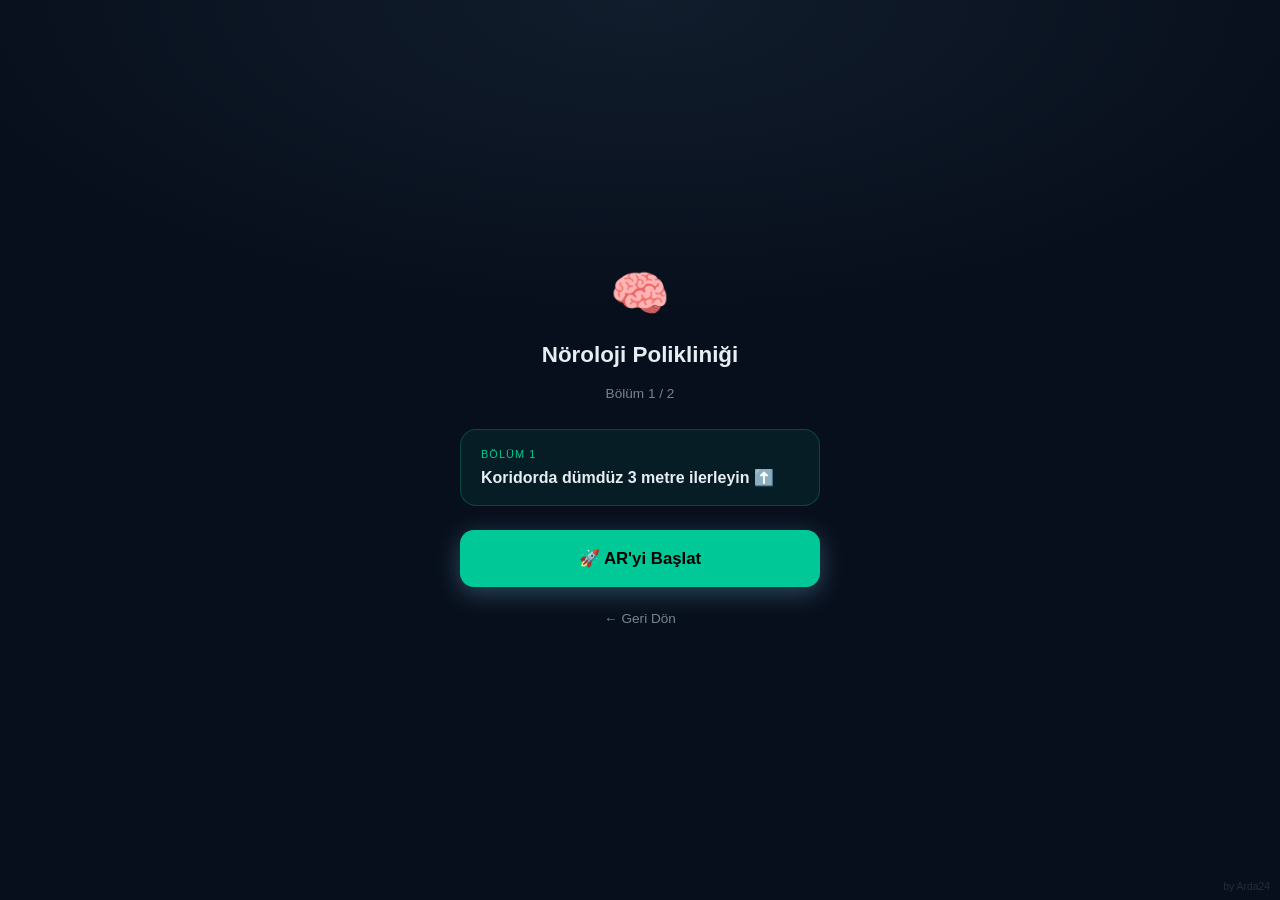
==== ar.html @ 43842f46 "Sıradaki Rotaya Git butonu + sessionStorage entegrasyonu." ====
<!DOCTYPE html>
<html lang="tr">
<head>
    <meta charset="UTF-8">
    <meta name="viewport" content="width=device-width, initial-scale=1.0, user-scalable=no">
    <title>AR Navigasyon</title>

    <!--
        A-Frame 1.4.1
        referenceSpaceType: local  (local-floor bazı cihazlarda session'ı öldürür)
        Oklar kamera yüksekliğine göre dinamik yerleştirilir.
    -->
    <script src="https://aframe.io/releases/1.4.1/aframe.min.js"></script>
    <script src="config.js"></script>

    <style>
        :root {
            --accent:     #00C896;
            --accent-dark: #00A87A;
            --accent-dim: rgba(0,200,150,0.08);
            --accent-glow: rgba(0,200,150,0.35);
            --blue:       #0055EE;
            --bg:         #080F1C;
            --glass:      rgba(8,15,28,0.92);
            --border:     rgba(0,200,150,0.25);
            --text:       #E6EDF3;
            --muted:      #768390;
            --danger:     #FF3B5C;
        }

        * { box-sizing: border-box; margin: 0; padding: 0; }

        body {
            font-family: -apple-system, 'Segoe UI', sans-serif;
            background: var(--bg);
            color: var(--text);
            overflow: hidden;
        }

        a-scene {
            position: fixed;
            top: 0; left: 0;
            width: 100vw; height: 100vh;
        }

        /* ════════════════════════════════════════════
           OVERLAY — pointer-events: none → A-Frame'i bloklamaz
           İçindeki interaktif elemanlar kendi pointer-events'ini açar
        ════════════════════════════════════════════ */
        #overlay {
            position: fixed;
            top: 0; left: 0;
            width: 100%; height: 100%;
            pointer-events: none;
            z-index: 999;
        }

        /* ── Top HUD ──────────────────────────── */
        #top-hud {
            position: absolute; top: 0; left: 0; right: 0;
            z-index: 20; padding: 36px 16px 12px;
            display: none; align-items: flex-start; gap: 10px;
        }
        #top-hud .back-btn {
            width: 42px; height: 42px; border-radius: 13px;
            background: rgba(0,0,0,0.45); border: 1px solid rgba(255,255,255,0.12);
            backdrop-filter: blur(8px); display: flex; align-items: center; justify-content: center;
            cursor: pointer; pointer-events: auto; color: rgba(255,255,255,0.65); font-size: 18px;
            -webkit-tap-highlight-color: transparent;
        }
        .next-card {
            flex: 1; background: rgba(0,0,0,0.45); border: 1px solid rgba(255,255,255,0.1);
            border-radius: 16px; padding: 11px 14px; display: flex; align-items: center; gap: 10px;
            backdrop-filter: blur(12px);
        }
        .nc-icon {
            width: 36px; height: 36px; border-radius: 11px;
            background: rgba(0,200,150,0.18); border: 1px solid rgba(0,200,150,0.35);
            display: flex; align-items: center; justify-content: center; flex-shrink: 0;
            color: var(--accent); font-size: 18px;
        }
        .nc-label { color: rgba(255,255,255,0.45); font-size: 10px; margin-bottom: 2px; }
        .nc-action { color: #fff; font-size: 13px; font-weight: 700; }

        /* ── Bottom Panel ─────────────────────── */
        #bottom-panel {
            position: absolute; bottom: 0; left: 0; right: 0; z-index: 20;
            background: linear-gradient(180deg, transparent 0%, rgba(8,15,28,0.95) 28%, #080F1C 100%);
            padding: 32px 16px 24px; display: none;
            pointer-events: auto;
        }
        .prog-row { display: flex; justify-content: space-between; align-items: center; margin-bottom: 8px; }
        .prog-dest { color: rgba(255,255,255,0.55); font-size: 12px; }
        .prog-pct { color: var(--accent); font-size: 12px; font-weight: 700; }
        .prog-bar { height: 5px; background: rgba(255,255,255,0.09); border-radius: 3px; overflow: hidden; margin-bottom: 14px; }
        .prog-fill { height: 100%; width: 0%; background: linear-gradient(90deg, #00C896, #0055EE); box-shadow: 0 0 8px rgba(0,200,150,0.5); border-radius: 3px; transition: width 0.3s; }
        .mini-stats { display: flex; gap: 10px; margin-bottom: 14px; }
        .mini-stat { flex: 1; background: rgba(255,255,255,0.05); border: 1px solid rgba(255,255,255,0.07); border-radius: 13px; padding: 11px 8px; text-align: center; }
        .mini-stat .msv { color: #fff; font-size: 17px; font-weight: 800; }
        .mini-stat .msk { color: rgba(255,255,255,0.38); font-size: 10px; margin-top: 2px; }
        .cta-row { display: flex; gap: 9px; }
        .btn-arrived {
            flex: 1; padding: 16px 10px;
            background: linear-gradient(135deg, #00C896, #00A87A);
            border: none; border-radius: 16px; color: #fff; font-size: 14px; font-weight: 700;
            cursor: pointer; box-shadow: 0 6px 18px rgba(0,200,150,0.4);
            display: flex; align-items: center; justify-content: center; gap: 7px;
            pointer-events: auto; -webkit-tap-highlight-color: transparent;
        }
        .btn-arrived:active { transform: scale(0.97); }
        .btn-help {
            padding: 16px 14px; background: rgba(255,59,92,0.12);
            border: 1.5px solid rgba(255,59,92,0.35); border-radius: 16px;
            color: #FF6B8A; font-size: 13px; font-weight: 700; cursor: pointer;
            display: flex; align-items: center; justify-content: center; gap: 6px;
            white-space: nowrap; pointer-events: auto; -webkit-tap-highlight-color: transparent;
        }

        /* ── Turn Arrow Overlay ────────────────── */
        #turn-overlay {
            position: absolute; top: 50%; left: 50%; transform: translate(-50%,-50%);
            display: none; flex-direction: column; align-items: center; gap: 12px;
            z-index: 25; pointer-events: none;
        }
        #turn-overlay.visible { display: flex; animation: turnPulse 1.2s ease-in-out infinite; }
        #turn-arrow-icon { font-size: 120px; line-height: 1; filter: drop-shadow(0 0 30px rgba(0,200,150,0.8)); }
        #turn-arrow-text {
            font-size: 22px; font-weight: 800; color: #fff;
            background: rgba(0,0,0,0.6); border: 2px solid var(--accent);
            border-radius: 14px; padding: 8px 20px;
            text-shadow: 0 0 10px rgba(0,200,150,0.8);
        }
        @keyframes turnPulse {
            0%,100% { opacity: 1; transform: translate(-50%,-50%) scale(1); }
            50% { opacity: 0.5; transform: translate(-50%,-50%) scale(1.12); }
        }

        /* (arrived-btn moved to bottom-panel .btn-arrived) */

        /* ════════════════════════════════════════════
           BAŞLANGIÇ / ARA EKRANI
        ════════════════════════════════════════════ */
        #start-screen {
            position: fixed;
            inset: 0;
            background: var(--bg);
            display: flex;
            flex-direction: column;
            align-items: center;
            justify-content: center;
            gap: 16px;
            padding: 24px;
            z-index: 2000;
            background-image: radial-gradient(ellipse 80% 50% at 50% 0%,
                rgba(129,212,250,0.07) 0%, transparent 70%);
        }

        .dest-badge    { font-size: 3rem; margin-bottom: 4px; }
        .screen-title  { font-size: 1.4rem; font-weight: 700; color: var(--text); text-align: center; }
        .screen-sub    { font-size: 0.85rem; color: var(--muted); text-align: center; line-height: 1.5; }

        .step-card {
            width: 100%;
            max-width: 360px;
            background: var(--accent-dim);
            border: 1.5px solid var(--border);
            border-radius: 16px;
            padding: 18px 20px;
            margin-top: 8px;
        }

        .step-card-label {
            font-size: 0.68rem;
            text-transform: uppercase;
            letter-spacing: 0.1em;
            color: var(--accent);
            margin-bottom: 8px;
        }

        .step-card-text {
            font-size: 1rem;
            font-weight: 600;
        }

        #begin-btn {
            width: 100%;
            max-width: 360px;
            padding: 18px;
            font-size: 1.05rem;
            font-weight: 700;
            background: var(--accent);
            color: #000;
            border: none;
            border-radius: 14px;
            cursor: pointer;
            margin-top: 8px;
            box-shadow: 0 6px 24px rgba(129,212,250,0.3);
            transition: opacity 0.2s;
            -webkit-tap-highlight-color: transparent;
        }

        #begin-btn:disabled { opacity: 0.3; cursor: not-allowed; box-shadow: none; }
        #begin-btn:not(:disabled):active { opacity: 0.85; }

        #back-link {
            font-size: 0.85rem;
            color: var(--muted);
            text-decoration: none;
            padding: 8px;
            pointer-events: auto;
            -webkit-tap-highlight-color: transparent;
        }

        /* ════════════════════════════════════════════
           BİLGİ EKRANI (Info Leg — asansör vb.)
        ════════════════════════════════════════════ */
        #info-screen {
            position: fixed;
            inset: 0;
            background: var(--bg);
            display: none;
            flex-direction: column;
            align-items: center;
            justify-content: center;
            gap: 20px;
            padding: 32px 24px;
            z-index: 2000;
            background-image: radial-gradient(ellipse 80% 50% at 50% 0%,
                rgba(129,212,250,0.07) 0%, transparent 70%);
        }

        .info-icon  { font-size: 4rem; }
        .info-title {
            font-size: 1.35rem;
            font-weight: 700;
            color: var(--accent);
            text-align: center;
        }

        .info-lines {
            width: 100%;
            max-width: 360px;
            background: var(--accent-dim);
            border: 1.5px solid var(--border);
            border-radius: 16px;
            padding: 20px 22px;
            display: flex;
            flex-direction: column;
            gap: 14px;
        }

        .info-line {
            display: flex;
            align-items: flex-start;
            gap: 12px;
            font-size: 0.95rem;
            line-height: 1.45;
        }

        .info-step-num {
            width: 24px; height: 24px;
            border-radius: 50%;
            background: var(--accent);
            color: #000;
            font-size: 0.72rem;
            font-weight: 800;
            display: flex; align-items: center; justify-content: center;
            flex-shrink: 0;
            margin-top: 1px;
        }

        #continue-btn {
            width: 100%;
            max-width: 360px;
            padding: 18px;
            font-size: 1.05rem;
            font-weight: 700;
            background: var(--accent);
            color: #000;
            border: none;
            border-radius: 14px;
            cursor: pointer;
            box-shadow: 0 6px 24px rgba(129,212,250,0.3);
            -webkit-tap-highlight-color: transparent;
            transition: opacity 0.2s;
        }

        #continue-btn:active { opacity: 0.85; }

        /* ════════════════════════════════════════════
           TAMAMLANDI EKRANI (Screen 5)
        ════════════════════════════════════════════ */
        #done-screen {
            position: fixed; inset: 0; background: #080F1C;
            display: none; flex-direction: column; align-items: center;
            padding: 36px 24px 24px; text-align: center; z-index: 2000;
            overflow-y: auto;
        }
        .done-glow { position: absolute; width: 260px; height: 260px; border-radius: 50%; background: radial-gradient(circle, rgba(0,200,150,0.14) 0%, transparent 70%); top: 18%; left: 50%; transform: translate(-50%,-50%); pointer-events: none; }
        .check-ring { position: relative; z-index: 1; width: 80px; height: 80px; border-radius: 50%; background: linear-gradient(135deg, #00C896, #00A87A); display: flex; align-items: center; justify-content: center; box-shadow: 0 12px 40px rgba(0,200,150,0.45); margin-bottom: 16px; margin-top: 20px; color: #fff; font-size: 40px; }
        .done-title { position: relative; z-index: 1; color: #fff; font-size: 24px; font-weight: 800; letter-spacing: -0.4px; margin-bottom: 6px; }
        .done-sub { position: relative; z-index: 1; color: rgba(255,255,255,0.45); font-size: 13px; line-height: 1.5; margin-bottom: 20px; }
        .done-pill { position: relative; z-index: 1; width: 100%; max-width: 360px; display: flex; align-items: center; gap: 12px; background: rgba(0,200,150,0.06); border: 1px solid rgba(0,200,150,0.18); border-radius: 16px; padding: 13px 15px; margin-bottom: 12px; text-align: left; }
        .dp-icon { width: 40px; height: 40px; border-radius: 12px; background: rgba(0,200,150,0.12); display: flex; align-items: center; justify-content: center; flex-shrink: 0; font-size: 20px; }
        .dp-name { color: rgba(255,255,255,0.55); font-size: 13px; font-weight: 600; flex: 1; }
        .dp-tag { margin-left: auto; background: rgba(0,200,150,0.12); border: 1px solid rgba(0,200,150,0.2); border-radius: 8px; padding: 4px 9px; color: #00C896; font-size: 11px; font-weight: 700; flex-shrink: 0; }
        .unlock-label { position: relative; z-index: 1; width: 100%; max-width: 360px; text-align: left; color: rgba(255,255,255,0.4); font-size: 11px; font-weight: 700; text-transform: uppercase; letter-spacing: 1px; margin-bottom: 8px; }
        .next-pill { position: relative; z-index: 1; width: 100%; max-width: 360px; display: flex; align-items: center; gap: 12px; background: rgba(0,200,150,0.09); border: 1.5px solid rgba(0,200,150,0.32); border-radius: 16px; padding: 14px 15px; margin-bottom: 20px; text-align: left; box-shadow: 0 0 20px rgba(0,200,150,0.1); }
        .np-icon { width: 44px; height: 44px; border-radius: 13px; background: rgba(0,200,150,0.16); border: 1px solid rgba(0,200,150,0.28); display: flex; align-items: center; justify-content: center; flex-shrink: 0; font-size: 22px; }
        .np-info { flex: 1; }
        .np-name { color: #fff; font-size: 14px; font-weight: 700; margin-bottom: 3px; }
        .np-loc { color: rgba(255,255,255,0.4); font-size: 12px; }
        .np-badge { margin-left: auto; background: rgba(0,200,150,0.15); border: 1px solid rgba(0,200,150,0.3); border-radius: 9px; padding: 5px 10px; color: #00C896; font-size: 11px; font-weight: 700; flex-shrink: 0; }
        .trip-stats { position: relative; z-index: 1; display: flex; gap: 8px; width: 100%; max-width: 360px; margin-bottom: 18px; }
        .trip-box { flex: 1; background: rgba(255,255,255,0.04); border: 1px solid rgba(255,255,255,0.07); border-radius: 13px; padding: 12px 8px; text-align: center; }
        .trip-box .tv { color: #00C896; font-size: 17px; font-weight: 800; }
        .trip-box .tk { color: rgba(255,255,255,0.35); font-size: 10px; margin-top: 3px; }
        .done-actions { position: relative; z-index: 1; width: 100%; max-width: 360px; display: flex; flex-direction: column; gap: 8px; }
        .btn-done-primary { width: 100%; padding: 18px; background: linear-gradient(135deg, #00C896, #00A87A); border: none; border-radius: 18px; color: #fff; font-size: 16px; font-weight: 700; cursor: pointer; box-shadow: 0 6px 20px rgba(0,200,150,0.35); -webkit-tap-highlight-color: transparent; }
        .btn-done-primary:active { transform: scale(0.97); }
        .btn-done-secondary { width: 100%; padding: 15px; background: rgba(255,255,255,0.06); border: 1px solid rgba(255,255,255,0.1); border-radius: 16px; color: rgba(255,255,255,0.6); font-size: 14px; font-weight: 600; cursor: pointer; -webkit-tap-highlight-color: transparent; }
        .btn-done-secondary:active { opacity: 0.7; }

        /* ── Filigran ───────────────────────────── */
        .watermark {
            position: fixed;
            bottom: 8px; right: 10px;
            font-size: 0.65rem;
            color: rgba(255,255,255,0.12);
            pointer-events: none;
            z-index: 9999;
        }
    </style>
</head>
<body>

    <!-- ═══ BAŞLANGIÇ / ARA EKRANI ══════════════════════ -->
    <div id="start-screen">
        <div class="dest-badge" id="ss-icon">🏥</div>
        <div class="screen-title" id="ss-title">AR Navigasyon</div>
        <div class="screen-sub"  id="ss-sub">Yükleniyor...</div>

        <div class="step-card">
            <div class="step-card-label" id="ss-leg-label">Bölüm 1</div>
            <div class="step-card-text"  id="ss-instruction">—</div>
        </div>

        <button id="begin-btn" disabled>⏳ Hazırlanıyor...</button>

        <a href="index.html" id="back-link">← Geri Dön</a>
    </div>

    <!-- ═══ BİLGİ EKRANI (Info Leg) ══════════════════════ -->
    <div id="info-screen">
        <div class="info-icon"  id="info-icon">🛗</div>
        <div class="info-title" id="info-title">Bilgi</div>
        <div class="info-lines" id="info-lines"></div>
        <button id="continue-btn" onclick="onContinue()">Devam Et →</button>
    </div>

    <!-- ═══ TAMAMLANDI EKRANI (Screen 5) ═══════════════════ -->
    <div id="done-screen">
        <div class="done-glow"></div>
        <div class="check-ring">✓</div>
        <div class="done-title" id="done-title-text">Ulaştınız!</div>
        <div class="done-sub" id="done-sub-text"></div>
        <div class="done-pill" id="done-pill"></div>
        <div class="unlock-label" id="unlock-label" style="display:none">Sıradaki Rota — Kilidi Açıldı</div>
        <div class="next-pill" id="next-pill" style="display:none"></div>
        <div class="trip-stats" id="trip-stats"></div>
        <div class="done-actions">
            <button class="btn-done-primary" id="btn-next-route" onclick="goNextRoute()">Sıradaki Rotaya Git →</button>
            <button class="btn-done-secondary" onclick="goHome()">Rota Listesine Dön</button>
        </div>
    </div>

    <!-- ═══ A-FRAME SAHNESİ ══════════════════════════════
         renderer alpha:true  → WebGL canvas saydam
         referenceSpaceType: local → daha geniş cihaz desteği
         dom-overlay → UI katmanını AR'ye bindirme
    ════════════════════════════════════════════════════ -->
    <a-scene
        webxr="referenceSpaceType: local;
               requiredFeatures: local;
               optionalFeatures: dom-overlay,hit-test;
               overlayElement: #overlay;"
        renderer="alpha: true; antialias: true;"
        vr-mode-ui="enabled: false"
        loading-screen="enabled: false">

        <a-camera
            id="cam"
            position="0 1.6 0"
            look-controls="enabled: false"
            wasd-controls="enabled: false">
        </a-camera>

        <a-entity id="arrows"></a-entity>

    </a-scene>

    <!-- ═══ AR OVERLAY UI (Screen 4) ═══════════════════════ -->
    <div id="overlay">
        <!-- Top HUD -->
        <div id="top-hud">
            <div class="back-btn" onclick="window.location.href='index.html'">←</div>
            <div class="next-card">
                <div class="nc-icon">↗</div>
                <div>
                    <div class="nc-label" id="nc-label">Sonraki dönüş</div>
                    <div class="nc-action" id="nc-action">Düz devam</div>
                </div>
            </div>
        </div>

        <!-- Turn Arrow -->
        <div id="turn-overlay">
            <div id="turn-arrow-icon">⬅️</div>
            <div id="turn-arrow-text">SOLA DÖN</div>
        </div>

        <!-- Bottom Panel -->
        <div id="bottom-panel">
            <div class="prog-row">
                <span class="prog-dest" id="prog-dest"></span>
                <span class="prog-pct" id="prog-pct">0%</span>
            </div>
            <div class="prog-bar"><div class="prog-fill" id="prog-fill"></div></div>
            <div class="mini-stats">
                <div class="mini-stat"><div class="msv" id="ms-dist">--</div><div class="msk">Kalan</div></div>
                <div class="mini-stat"><div class="msv" id="ms-time">--</div><div class="msk">Süre</div></div>
                <div class="mini-stat"><div class="msv" id="ms-leg">--</div><div class="msk">İlerleme</div></div>
            </div>
            <div class="cta-row">
                <button class="btn-arrived" id="arrived-btn" onclick="onArrived()">✅ Ulaştım</button>
                <button class="btn-help" onclick="alert('Yardım için hastane personeline başvurun veya 112 arayın.')">🆘 Yardım</button>
            </div>
        </div>
    </div>

    <div class="watermark">by Arda24</div>

    <!-- ═══════════════════════════════════════════════════
         ANA NAVIGASYON MOTORU
    ════════════════════════════════════════════════════ -->
    <script>

    /* ──────────────────────────────────────────────────────
       ROTA VERİSİ
       config.js'deki NAV_ROUTES dizisinden ID ile bul.
    ────────────────────────────────────────────────────── */
    const urlParams = new URLSearchParams(window.location.search);
    const targetId  = urlParams.get('hedef')
                   || sessionStorage.getItem('ar_hedef')
                   || (NAV_ROUTES[0] && NAV_ROUTES[0].id);

    const route = NAV_ROUTES.find(r => r.id === targetId);

    if (!route) {
        // Rota bulunamadı → ana sayfaya dön
        window.location.href = 'index.html';
    }

    const legs = route.legs;
    let legIdx    = 0;
    let arActive  = false;
    let tickRafId = null;

    /* ── DOM Referansları ─────────────────────────────── */
    const startScreen   = document.getElementById('start-screen');
    const infoScreen    = document.getElementById('info-screen');
    const doneScreen    = document.getElementById('done-screen');
    const beginBtn      = document.getElementById('begin-btn');
    const topHud        = document.getElementById('top-hud');
    const bottomPanel   = document.getElementById('bottom-panel');
    const arrivedBtn    = document.getElementById('arrived-btn');
    const turnOverlay   = document.getElementById('turn-overlay');
    const arrowsEl      = document.getElementById('arrows');
    const sceneEl       = document.querySelector('a-scene');
    const camEl         = document.getElementById('cam');

    /* Toplam rota mesafesi (metre) */
    let totalRouteDist = 0;
    legs.forEach(l => { if (l.path) totalRouteDist += l.path.length; });

    /* Aktif rotalar (sıradaki rota bilgisi için) */
    const allActiveRoutes = NAV_ROUTES.filter(r => r.isAvailable).sort((a,b) => a.order - b.order);
    const currentRouteIdx = allActiveRoutes.findIndex(r => r.id === route.id);
    const nextRoute = (currentRouteIdx >= 0 && currentRouteIdx < allActiveRoutes.length - 1) ? allActiveRoutes[currentRouteIdx + 1] : null;
    let arStartTime = null;

    /* ──────────────────────────────────────────────────────
       BAŞLANGIÇ EKRANINI DOLDUR
       Sıradaki bacağa göre içeriği günceller.
       info tipi bacaklar başlangıç ekranında değil,
       kendi info-screen'inde gösterilir.
    ────────────────────────────────────────────────────── */
    function fillStartScreen() {
        // Bir sonraki AR tipi bacağı bul (info'yu atla)
        const leg = legs[legIdx];

        document.getElementById('ss-icon').textContent  = route.icon;
        document.getElementById('ss-title').textContent = route.name;
        document.getElementById('ss-sub').textContent =
            `Bölüm ${legIdx + 1} / ${legs.length}`;

        if (leg.type === 'info') {
            // Info bacakları doğrudan bilgi ekranına yönlendir
            document.getElementById('ss-leg-label').textContent   = `ℹ️ Bilgi`;
            document.getElementById('ss-instruction').textContent = leg.title;
        } else {
            document.getElementById('ss-leg-label').textContent   = `Bölüm ${legIdx + 1}`;
            document.getElementById('ss-instruction').textContent = leg.instruction;
        }

        arrivedBtn.textContent = (legIdx === legs.length - 1)
            ? '🎉 Hedefe Vardım!'
            : '✅ Noktaya Vardım';
    }

    fillStartScreen();

    /* ── HUD bilgilerini güncelle ─────────────────── */
    function updateHudInfo() {
        document.getElementById('prog-dest').textContent = route.name;
        document.getElementById('ms-leg').textContent = `Bölüm ${legIdx+1}/${legs.length}`;
        const nextLeg = legs[legIdx + 1];
        if (nextLeg && nextLeg.instruction) {
            document.getElementById('nc-action').textContent = nextLeg.instruction.replace(/[\u2B05\u27A1\u2B06\uFE0F\u2196\u2197\u2198\u2199⬆️⬅️➡️]+/g, '').trim().substring(0, 25);
            document.getElementById('nc-label').textContent = 'Sonraki dönüş';
        } else {
            document.getElementById('nc-action').textContent = 'Son bölüm';
            document.getElementById('nc-label').textContent = 'Hedefe yaklaşıyorsunuz';
        }
    }

    /* ──────────────────────────────────────────────────────
       AR DESTEK KONTROLÜ
    ────────────────────────────────────────────────────── */
    function enableBeginBtn() {
        if (legs[legIdx] && legs[legIdx].type === 'info') {
            // Info bacakta AR butonu yerine bilgi ekranı aç
            beginBtn.textContent = '📋 Talimatları Gör';
            beginBtn.disabled    = false;
        } else {
            beginBtn.textContent = '🚀 AR\'yi Başlat';
            beginBtn.disabled    = false;
        }
    }

    if (navigator.xr) {
        navigator.xr.isSessionSupported('immersive-ar').then(ok => {
            enableBeginBtn();
        }).catch(() => {
            enableBeginBtn();
        });
    } else {
        // WebXR yok — yine de dene (AR olmayan cihazlarda test için)
        enableBeginBtn();
        beginBtn.textContent = '📱 Başlat';
    }

    /* ── Başlat Butonu ────────────────────────────────────── */
    beginBtn.addEventListener('click', () => {
        const leg = legs[legIdx];

        if (leg.type === 'info') {
            // Info bacak → bilgi ekranını aç
            showInfoScreen(leg);
            return;
        }

        // AR bacak → AR oturumu başlat
        if (!sceneEl.hasLoaded) {
            sceneEl.addEventListener('loaded', enterAR, { once: true });
            return;
        }
        enterAR();
    });

    /* ──────────────────────────────────────────────────────
       BİLGİ EKRANI (Info Leg)
    ────────────────────────────────────────────────────── */
    function showInfoScreen(leg) {
        startScreen.style.display = 'none';

        document.getElementById('info-icon').textContent  = leg.icon  || 'ℹ️';
        document.getElementById('info-title').textContent = leg.title || 'Bilgi';

        const linesEl = document.getElementById('info-lines');
        linesEl.innerHTML = '';
        (leg.lines || []).forEach((line, i) => {
            const row = document.createElement('div');
            row.className = 'info-line';
            row.innerHTML = `<div class="info-step-num">${i + 1}</div><span>${line}</span>`;
            linesEl.appendChild(row);
        });

        infoScreen.style.display = 'flex';
    }

    /* "Devam Et" butonuna basıldı — info bacağını tamamla */
    window.onContinue = function () {
        infoScreen.style.display = 'none';
        legIdx++;

        if (legIdx < legs.length) {
            fillStartScreen();
            enableBeginBtn();
            startScreen.style.display = 'flex';
        } else {
            showDone();
        }
    };

    /* ──────────────────────────────────────────────────────
       AR OTURUMU BAŞLAT
    ────────────────────────────────────────────────────── */
    function enterAR() {
        sceneEl.enterAR();
    }

    /* ── A-Frame: AR açıldı ──────────────────────────────── */
    sceneEl.addEventListener('enter-vr', () => {
        arActive = true;
        arStartTime = Date.now();
        document.body.style.background = 'transparent';

        startScreen.style.display = 'none';
        infoScreen.style.display  = 'none';

        topHud.style.display      = 'flex';
        bottomPanel.style.display = 'block';
        updateHudInfo();

        const leg = legs[legIdx];

        setTimeout(drawArrows, 2000);
    });

    /* ── A-Frame: AR kapandı ─────────────────────────────── */
    sceneEl.addEventListener('exit-vr', () => {
        arActive = false;
        document.body.style.background = '';
        cancelAnimationFrame(tickRafId);
        topHud.style.display      = 'none';
        bottomPanel.style.display = 'none';
        turnOverlay.classList.remove('visible');
    });

    /* ──────────────────────────────────────────────────────
       OKLARI ÇİZ
       Yönlendirilmiş elmas şekilli işaretler.
       Dalga (cascade) animasyonu ile akan yol efekti.
    ────────────────────────────────────────────────────── */
    function drawArrows() {
        if (!arActive) return;

        arrowsEl.innerHTML = '';

        const cam = camEl.object3D;
        const leg = legs[legIdx];

        if (!leg || !leg.path) return;

        /* Kamera konumu ve yaw açısını al */
        const camPos = new THREE.Vector3();
        cam.getWorldPosition(camPos);

        const euler = new THREE.Euler().setFromQuaternion(cam.quaternion, 'YXZ');

        arrowsEl.object3D.position.set(camPos.x, camPos.y, camPos.z);
        arrowsEl.object3D.rotation.set(0, euler.y, 0);

        leg.path.forEach((point, i) => {
            const parts = point.pos.split(' ').map(Number);
            const x = parts[0];
            const z = parts[2];
            /* Oku zemine yakın göster: kamera Y'sinden 0.9m aşağı */
            const y = -0.9;

            /* ── 1. Dış Halka (beyaz, ince) ────────────────── */
            const ring = document.createElement('a-torus');
            ring.setAttribute('radius',       '0.16');
            ring.setAttribute('radius-tubular','0.012');
            ring.setAttribute('segments-tubular','20');
            ring.setAttribute('segments-radial','4');   // kare/elmas şekil
            ring.setAttribute('color',  '#FFFFFF');
            ring.setAttribute('position', `${x} ${y + 0.005} ${z}`);
            ring.setAttribute('rotation', '90 45 0');   // yere yatık + 45° döndür
            ring.setAttribute('material', 'opacity: 0.25; transparent: true; side: double;');
            arrowsEl.appendChild(ring);

            /* ── 2. İç Elmas (renkli dolgu) ─────────────────── */
            const diamond = document.createElement('a-cone');
            diamond.setAttribute('radius-bottom', '0.13');
            diamond.setAttribute('radius-top',    '0');
            diamond.setAttribute('height',        '0.05');
            diamond.setAttribute('segments-radial','4');        // elmas
            diamond.setAttribute('color', '#81D4FA');
            diamond.setAttribute('position', `${x} ${y} ${z}`);
            diamond.setAttribute('rotation', '-90 45 0');       // yere yatık
            diamond.setAttribute('material', 'opacity: 0.95; transparent: true; side: double;');

            /* Cascade dalga animasyonu */
            diamond.setAttribute('animation', [
                'property: material.opacity;',
                'from: 0.25; to: 1.0;',
                'dir: alternate;',
                `dur: 700;`,
                'loop: true;',
                `delay: ${i * 160};`,
                'easing: easeInOutSine;'
            ].join(' '));

            arrowsEl.appendChild(diamond);

            /* ── 3. Zemin Parlaması (alt glow) ──────────────── */
            const glow = document.createElement('a-plane');
            glow.setAttribute('width',  '0.28');
            glow.setAttribute('height', '0.28');
            glow.setAttribute('position', `${x} ${y - 0.02} ${z}`);
            glow.setAttribute('rotation', '-90 45 0');
            glow.setAttribute('color', '#81D4FA');
            glow.setAttribute('material', 'opacity: 0.08; transparent: true; side: double;');
            arrowsEl.appendChild(glow);
        });

        startDistanceTracking();
    }

    /* ──────────────────────────────────────────────────────
       MESAFE TAKİBİ
       2D kuşuçuşu mesafesi — Y ekseni yok sayılır.
    ────────────────────────────────────────────────────── */
    function startDistanceTracking() {
        cancelAnimationFrame(tickRafId);
        tick();
    }

    function tick() {
        if (!arActive) return;

        const cam      = camEl.object3D;
        const children = arrowsEl.children;
        const lastDiamond = children[children.length - 2];

        if (!lastDiamond) { tickRafId = requestAnimationFrame(tick); return; }

        const camPos    = new THREE.Vector3();
        const targetPos = new THREE.Vector3();

        cam.getWorldPosition(camPos);
        lastDiamond.object3D.getWorldPosition(targetPos);

        const dist = Math.hypot(camPos.x - targetPos.x, camPos.z - targetPos.z);
        const distRounded = Math.max(0, dist);

        /* Kalan mesafe gösterimi */
        document.getElementById('ms-dist').textContent = distRounded < 0.5 ? '0m' : distRounded.toFixed(0) + 'm';

        /* Tahmini süre */
        const estSec = Math.ceil(distRounded * 2);
        document.getElementById('ms-time').textContent = estSec >= 60 ? Math.ceil(estSec/60) + 'dk' : estSec + 'sn';

        /* İlerleme yüzdesi */
        let coveredDist = 0;
        for (let i = 0; i < legIdx; i++) { if (legs[i].path) coveredDist += legs[i].path.length; }
        const currentLeg = legs[legIdx];
        if (currentLeg && currentLeg.path) {
            coveredDist += Math.max(0, currentLeg.path.length - distRounded);
        }
        const pct = totalRouteDist > 0 ? Math.min(100, Math.round((coveredDist / totalRouteDist) * 100)) : 0;
        document.getElementById('prog-pct').textContent = pct + '%';
        document.getElementById('prog-fill').style.width = pct + '%';

        /* Dönüş Ok Tespiti: 1.5-2m kala büyük yön oku göster */
        const nextLeg = legs[legIdx + 1];
        if (nextLeg && distRounded <= 2 && distRounded > 0.3) {
            const instr = (nextLeg.instruction || '').toLowerCase();
            if (instr.includes('sola')) {
                showTurnArrow('⬅️', 'SOLA DÖN');
            } else if (instr.includes('sağa')) {
                showTurnArrow('➡️', 'SAĞA DÖN');
            } else {
                hideTurnArrow();
            }
        } else {
            hideTurnArrow();
        }

        /* Hedefe varış tespiti (son bacak, 0.5m altı) */
        if (dist < 0.5 && legIdx === legs.length - 1) {
            cancelAnimationFrame(tickRafId);
            sceneEl.exitVR();
            showDone();
            return;
        }

        tickRafId = requestAnimationFrame(tick);
    }

    /* Dönüş oku göster/gizle */
    function showTurnArrow(icon, text) {
        document.getElementById('turn-arrow-icon').textContent = icon;
        document.getElementById('turn-arrow-text').textContent = text;
        turnOverlay.classList.add('visible');
    }
    function hideTurnArrow() {
        turnOverlay.classList.remove('visible');
    }

    /* ──────────────────────────────────────────────────────
       NOKTAYA VARILDI — Sonraki bacağa geç
    ────────────────────────────────────────────────────── */
    window.onArrived = function () {
        cancelAnimationFrame(tickRafId);
        sceneEl.exitVR();
        hideTurnArrow();

        legIdx++;

        if (legIdx < legs.length) {
            fillStartScreen();
            enableBeginBtn();
            updateHudInfo();

            const nextLeg = legs[legIdx];
            if (nextLeg.type === 'info') {
                setTimeout(() => showInfoScreen(nextLeg), 300);
            } else {
                startScreen.style.display = 'flex';
            }
        } else {
            showDone();
        }
    };

    /* ── Tamamlandı Ekranı (Screen 5) ─────────────────── */
    function showDone() {
        const elapsed = arStartTime ? Math.round((Date.now() - arStartTime) / 1000) : 0;
        const mins = Math.floor(elapsed / 60);
        const secs = elapsed % 60;

        document.getElementById('done-title-text').textContent = 'Ulaştınız!';
        document.getElementById('done-sub-text').innerHTML = `${route.name} tamamlandı.<br>${nextRoute ? 'Sıradaki rotanız kilidi açıldı.' : 'Tüm rotalar tamamlandı!'}`;

        document.getElementById('done-pill').innerHTML = `
            <div class="dp-icon">✓</div>
            <div class="dp-name">${route.name}</div>
            <div class="dp-tag">Tamamlandı</div>
        `;

        if (nextRoute) {
            document.getElementById('unlock-label').style.display = 'block';
            const np = document.getElementById('next-pill');
            np.style.display = 'flex';
            np.innerHTML = `
                <div class="np-icon">${nextRoute.icon}</div>
                <div class="np-info">
                    <div class="np-name">${nextRoute.name}</div>
                    <div class="np-loc">${nextRoute.desc}</div>
                </div>
                <div class="np-badge">Rota ${nextRoute.order}</div>
            `;
        } else {
            document.getElementById('btn-next-route').textContent = 'Rota Listesine Dön';
        }

        document.getElementById('trip-stats').innerHTML = `
            <div class="trip-box"><div class="tv">${totalRouteDist}m</div><div class="tk">Yol</div></div>
            <div class="trip-box"><div class="tv">${mins}dk ${secs}sn</div><div class="tk">Süre</div></div>
            <div class="trip-box"><div class="tv">${currentRouteIdx + 1}/${allActiveRoutes.length}</div><div class="tk">Tamamlanan</div></div>
        `;

        doneScreen.style.display = 'flex';
    }

    /* Ana sayfaya dön */
    window.goHome = function () {
        window.location.href = `index.html?done=${route.id}`;
    };

    window.goNextRoute = function () {
        window.location.href = `index.html?done=${route.id}`;
    };

    </script>
</body>
</html>
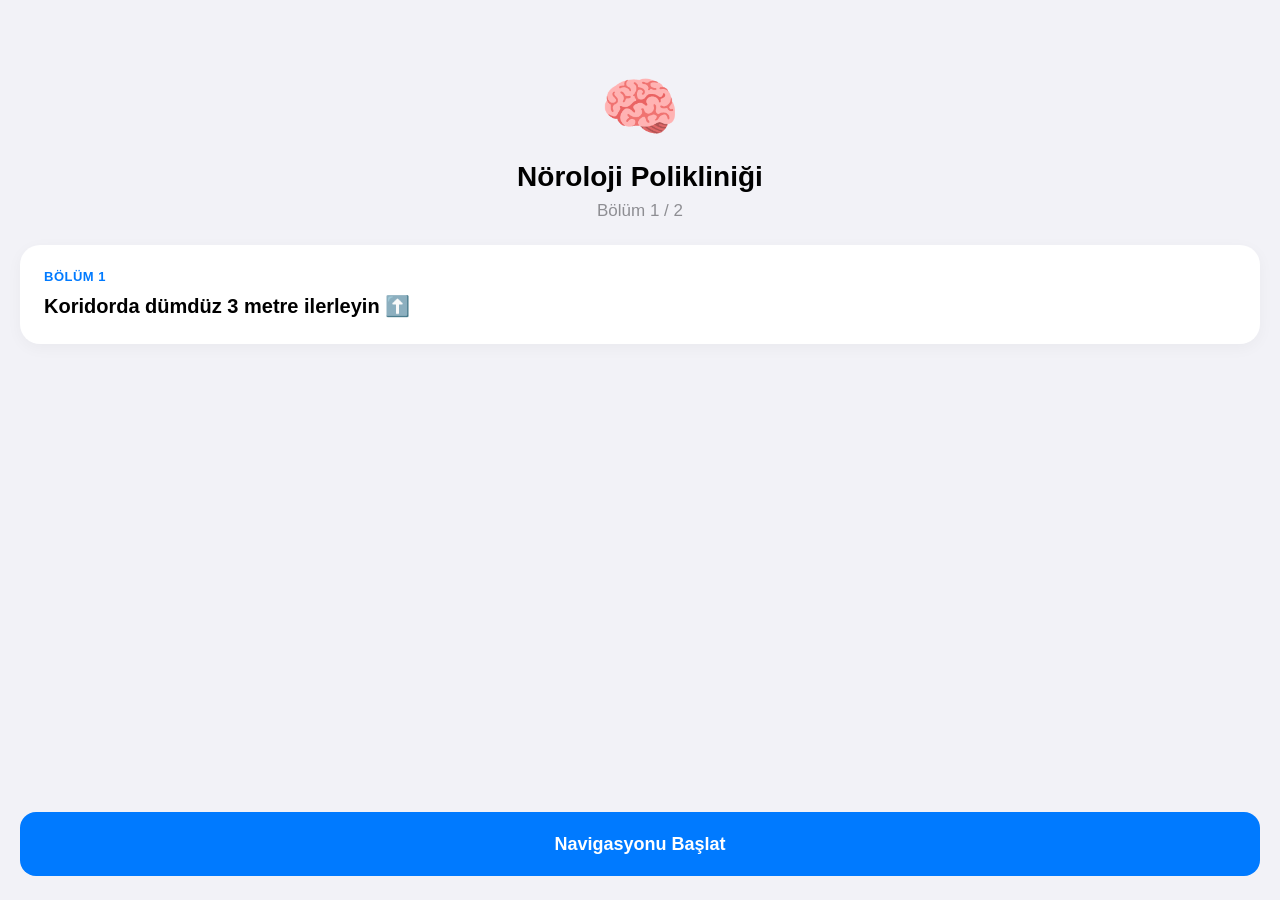
==== commit 7631cb74: "ar.html A11y & Bottom Sheet yenilenmesi, AR updateMatrixWorld ve Grace Period düzeltmeleri." ====
--- a/ar.html
+++ b/ar.html
@@ -2,625 +2,381 @@
 <html lang="tr">
 <head>
     <meta charset="UTF-8">
-    <meta name="viewport" content="width=device-width, initial-scale=1.0, user-scalable=no">
+    <meta name="viewport" content="width=device-width, initial-scale=1.0, user-scalable=no, maximum-scale=1.0">
     <title>AR Navigasyon</title>
-
-    <!--
-        A-Frame 1.4.1
-        referenceSpaceType: local  (local-floor bazı cihazlarda session'ı öldürür)
-        Oklar kamera yüksekliğine göre dinamik yerleştirilir.
-    -->
+    
     <script src="https://aframe.io/releases/1.4.1/aframe.min.js"></script>
     <script src="config.js"></script>
 
     <style>
         :root {
-            --accent:     #00C896;
-            --accent-dark: #00A87A;
-            --accent-dim: rgba(0,200,150,0.08);
-            --accent-glow: rgba(0,200,150,0.35);
-            --blue:       #0055EE;
-            --bg:         #080F1C;
-            --glass:      rgba(8,15,28,0.92);
-            --border:     rgba(0,200,150,0.25);
-            --text:       #E6EDF3;
-            --muted:      #768390;
-            --danger:     #FF3B5C;
+            /* Apple Maps / iOS System Colors */
+            --primary: #007AFF;
+            --primary-dark: #0056b3;
+            --bg-body: #F2F2F7;
+            --card-bg: #FFFFFF;
+            --text-main: #000000;
+            --text-secondary: #8E8E93;
+            --text-light: #FFFFFF;
+            --success: #34C759;
+            --danger: #FF3B30;
+            --disabled-bg: #E5E5EA;
+            --disabled-text: #AEAEB2;
+            --divider: #C6C6C8;
+            --radius: 20px;
         }
 
         * { box-sizing: border-box; margin: 0; padding: 0; }
 
         body {
-            font-family: -apple-system, 'Segoe UI', sans-serif;
-            background: var(--bg);
-            color: var(--text);
+            font-family: -apple-system, BlinkMacSystemFont, "Segoe UI", Roboto, Helvetica, Arial, sans-serif;
+            background-color: var(--bg-body);
+            color: var(--text-main);
             overflow: hidden;
+            -webkit-font-smoothing: antialiased;
         }
 
         a-scene {
-            position: fixed;
-            top: 0; left: 0;
+            position: fixed; top: 0; left: 0;
             width: 100vw; height: 100vh;
         }
 
-        /* ════════════════════════════════════════════
-           OVERLAY — pointer-events: none → A-Frame'i bloklamaz
-           İçindeki interaktif elemanlar kendi pointer-events'ini açar
-        ════════════════════════════════════════════ */
+        /* ── Shared UI Elements (A11y) ── */
+        button {
+            border: none; outline: none; cursor: pointer;
+            font-family: inherit; -webkit-tap-highlight-color: transparent;
+        }
+        
+        .btn-large {
+            width: 100%; min-height: 64px; border-radius: 16px;
+            font-size: 18px; font-weight: 700;
+            display: flex; align-items: center; justify-content: center; gap: 10px;
+            transition: transform 0.1s, opacity 0.2s;
+        }
+        .btn-large:active { transform: scale(0.98); opacity: 0.9; }
+        .btn-primary { background-color: var(--primary); color: var(--text-light); }
+        .btn-success { background-color: var(--success); color: var(--text-light); }
+        .btn-secondary { background-color: var(--disabled-bg); color: var(--primary); }
+        
+        /* ── Overlay Containers ── */
         #overlay {
-            position: fixed;
-            top: 0; left: 0;
-            width: 100%; height: 100%;
-            pointer-events: none;
-            z-index: 999;
-        }
-
-        /* ── Top HUD ──────────────────────────── */
+            position: fixed; inset: 0;
+            z-index: 100; pointer-events: none;
+        }
+        .interactive { pointer-events: auto; }
+
+        /* ══ SCREEN: BAŞLANGIÇ & BİLGİ (Screen 1-2) ══ */
+        .fullscreen-card {
+            position: absolute; inset: 0;
+            background-color: var(--bg-body);
+            display: flex; flex-direction: column;
+            padding: 30px 20px 24px;
+            z-index: 150;
+            pointer-events: auto;
+        }
+        
+        .fc-header { text-align: center; margin-bottom: 24px; margin-top: 40px; }
+        .fc-icon { font-size: 64px; margin-bottom: 16px; }
+        .fc-title { font-size: 28px; font-weight: 800; margin-bottom: 8px; }
+        .fc-sub { font-size: 17px; color: var(--text-secondary); font-weight: 500; }
+
+        .info-card {
+            background-color: var(--card-bg);
+            border-radius: var(--radius);
+            padding: 24px; margin-bottom: auto;
+            box-shadow: 0 4px 16px rgba(0,0,0,0.04);
+        }
+        .ic-label { font-size: 13px; font-weight: 700; color: var(--primary); text-transform: uppercase; margin-bottom: 8px; letter-spacing: 0.5px; }
+        .ic-text { font-size: 20px; font-weight: 600; line-height: 1.4; }
+
+        /* ══ SCREEN 4: AR HUD (Bottom Sheet) ══ */
         #top-hud {
             position: absolute; top: 0; left: 0; right: 0;
-            z-index: 20; padding: 36px 16px 12px;
-            display: none; align-items: flex-start; gap: 10px;
-        }
-        #top-hud .back-btn {
-            width: 42px; height: 42px; border-radius: 13px;
-            background: rgba(0,0,0,0.45); border: 1px solid rgba(255,255,255,0.12);
-            backdrop-filter: blur(8px); display: flex; align-items: center; justify-content: center;
-            cursor: pointer; pointer-events: auto; color: rgba(255,255,255,0.65); font-size: 18px;
-            -webkit-tap-highlight-color: transparent;
-        }
-        .next-card {
-            flex: 1; background: rgba(0,0,0,0.45); border: 1px solid rgba(255,255,255,0.1);
-            border-radius: 16px; padding: 11px 14px; display: flex; align-items: center; gap: 10px;
-            backdrop-filter: blur(12px);
-        }
-        .nc-icon {
-            width: 36px; height: 36px; border-radius: 11px;
-            background: rgba(0,200,150,0.18); border: 1px solid rgba(0,200,150,0.35);
-            display: flex; align-items: center; justify-content: center; flex-shrink: 0;
-            color: var(--accent); font-size: 18px;
-        }
-        .nc-label { color: rgba(255,255,255,0.45); font-size: 10px; margin-bottom: 2px; }
-        .nc-action { color: #fff; font-size: 13px; font-weight: 700; }
-
-        /* ── Bottom Panel ─────────────────────── */
+            padding: 24px 20px; display: none;
+            align-items: flex-start; gap: 12px;
+        }
+        .back-btn {
+            width: 48px; height: 48px; border-radius: 14px;
+            background-color: var(--card-bg);
+            box-shadow: 0 4px 12px rgba(0,0,0,0.08);
+            display: flex; align-items: center; justify-content: center;
+            font-size: 20px; color: var(--primary); font-weight: 700;
+        }
+        .next-turn-pill {
+            flex: 1; background-color: var(--card-bg);
+            border-radius: 16px; padding: 12px 16px;
+            display: flex; align-items: center; gap: 12px;
+            box-shadow: 0 4px 12px rgba(0,0,0,0.08);
+        }
+        .nt-icon { font-size: 24px; color: var(--primary); }
+        .nt-info { flex: 1; }
+        .nt-label { font-size: 12px; color: var(--text-secondary); font-weight: 600; margin-bottom: 2px; }
+        .nt-action { font-size: 16px; font-weight: 700; color: var(--text-main); }
+
+        /* Bottom Sheet */
         #bottom-panel {
-            position: absolute; bottom: 0; left: 0; right: 0; z-index: 20;
-            background: linear-gradient(180deg, transparent 0%, rgba(8,15,28,0.95) 28%, #080F1C 100%);
-            padding: 32px 16px 24px; display: none;
-            pointer-events: auto;
-        }
-        .prog-row { display: flex; justify-content: space-between; align-items: center; margin-bottom: 8px; }
-        .prog-dest { color: rgba(255,255,255,0.55); font-size: 12px; }
-        .prog-pct { color: var(--accent); font-size: 12px; font-weight: 700; }
-        .prog-bar { height: 5px; background: rgba(255,255,255,0.09); border-radius: 3px; overflow: hidden; margin-bottom: 14px; }
-        .prog-fill { height: 100%; width: 0%; background: linear-gradient(90deg, #00C896, #0055EE); box-shadow: 0 0 8px rgba(0,200,150,0.5); border-radius: 3px; transition: width 0.3s; }
-        .mini-stats { display: flex; gap: 10px; margin-bottom: 14px; }
-        .mini-stat { flex: 1; background: rgba(255,255,255,0.05); border: 1px solid rgba(255,255,255,0.07); border-radius: 13px; padding: 11px 8px; text-align: center; }
-        .mini-stat .msv { color: #fff; font-size: 17px; font-weight: 800; }
-        .mini-stat .msk { color: rgba(255,255,255,0.38); font-size: 10px; margin-top: 2px; }
-        .cta-row { display: flex; gap: 9px; }
-        .btn-arrived {
-            flex: 1; padding: 16px 10px;
-            background: linear-gradient(135deg, #00C896, #00A87A);
-            border: none; border-radius: 16px; color: #fff; font-size: 14px; font-weight: 700;
-            cursor: pointer; box-shadow: 0 6px 18px rgba(0,200,150,0.4);
-            display: flex; align-items: center; justify-content: center; gap: 7px;
-            pointer-events: auto; -webkit-tap-highlight-color: transparent;
-        }
-        .btn-arrived:active { transform: scale(0.97); }
-        .btn-help {
-            padding: 16px 14px; background: rgba(255,59,92,0.12);
-            border: 1.5px solid rgba(255,59,92,0.35); border-radius: 16px;
-            color: #FF6B8A; font-size: 13px; font-weight: 700; cursor: pointer;
-            display: flex; align-items: center; justify-content: center; gap: 6px;
-            white-space: nowrap; pointer-events: auto; -webkit-tap-highlight-color: transparent;
-        }
-
-        /* ── Turn Arrow Overlay ────────────────── */
-        #turn-overlay {
-            position: absolute; top: 50%; left: 50%; transform: translate(-50%,-50%);
-            display: none; flex-direction: column; align-items: center; gap: 12px;
-            z-index: 25; pointer-events: none;
-        }
-        #turn-overlay.visible { display: flex; animation: turnPulse 1.2s ease-in-out infinite; }
-        #turn-arrow-icon { font-size: 120px; line-height: 1; filter: drop-shadow(0 0 30px rgba(0,200,150,0.8)); }
-        #turn-arrow-text {
-            font-size: 22px; font-weight: 800; color: #fff;
-            background: rgba(0,0,0,0.6); border: 2px solid var(--accent);
-            border-radius: 14px; padding: 8px 20px;
-            text-shadow: 0 0 10px rgba(0,200,150,0.8);
-        }
-        @keyframes turnPulse {
-            0%,100% { opacity: 1; transform: translate(-50%,-50%) scale(1); }
-            50% { opacity: 0.5; transform: translate(-50%,-50%) scale(1.12); }
-        }
-
-        /* (arrived-btn moved to bottom-panel .btn-arrived) */
-
-        /* ════════════════════════════════════════════
-           BAŞLANGIÇ / ARA EKRANI
-        ════════════════════════════════════════════ */
-        #start-screen {
-            position: fixed;
-            inset: 0;
-            background: var(--bg);
-            display: flex;
-            flex-direction: column;
-            align-items: center;
-            justify-content: center;
-            gap: 16px;
-            padding: 24px;
-            z-index: 2000;
-            background-image: radial-gradient(ellipse 80% 50% at 50% 0%,
-                rgba(129,212,250,0.07) 0%, transparent 70%);
-        }
-
-        .dest-badge    { font-size: 3rem; margin-bottom: 4px; }
-        .screen-title  { font-size: 1.4rem; font-weight: 700; color: var(--text); text-align: center; }
-        .screen-sub    { font-size: 0.85rem; color: var(--muted); text-align: center; line-height: 1.5; }
-
-        .step-card {
-            width: 100%;
-            max-width: 360px;
-            background: var(--accent-dim);
-            border: 1.5px solid var(--border);
-            border-radius: 16px;
-            padding: 18px 20px;
-            margin-top: 8px;
-        }
-
-        .step-card-label {
-            font-size: 0.68rem;
-            text-transform: uppercase;
-            letter-spacing: 0.1em;
-            color: var(--accent);
-            margin-bottom: 8px;
-        }
-
-        .step-card-text {
-            font-size: 1rem;
-            font-weight: 600;
-        }
-
-        #begin-btn {
-            width: 100%;
-            max-width: 360px;
-            padding: 18px;
-            font-size: 1.05rem;
-            font-weight: 700;
-            background: var(--accent);
-            color: #000;
-            border: none;
-            border-radius: 14px;
-            cursor: pointer;
-            margin-top: 8px;
-            box-shadow: 0 6px 24px rgba(129,212,250,0.3);
-            transition: opacity 0.2s;
-            -webkit-tap-highlight-color: transparent;
-        }
-
-        #begin-btn:disabled { opacity: 0.3; cursor: not-allowed; box-shadow: none; }
-        #begin-btn:not(:disabled):active { opacity: 0.85; }
-
-        #back-link {
-            font-size: 0.85rem;
-            color: var(--muted);
-            text-decoration: none;
-            padding: 8px;
-            pointer-events: auto;
-            -webkit-tap-highlight-color: transparent;
-        }
-
-        /* ════════════════════════════════════════════
-           BİLGİ EKRANI (Info Leg — asansör vb.)
-        ════════════════════════════════════════════ */
-        #info-screen {
-            position: fixed;
-            inset: 0;
-            background: var(--bg);
+            position: absolute; bottom: 0; left: 0; right: 0;
+            background-color: var(--card-bg);
+            border-radius: 28px 28px 0 0;
+            padding: 24px 20px 32px;
+            box-shadow: 0 -4px 24px rgba(0,0,0,0.1);
             display: none;
             flex-direction: column;
-            align-items: center;
-            justify-content: center;
-            gap: 20px;
-            padding: 32px 24px;
-            z-index: 2000;
-            background-image: radial-gradient(ellipse 80% 50% at 50% 0%,
-                rgba(129,212,250,0.07) 0%, transparent 70%);
-        }
-
-        .info-icon  { font-size: 4rem; }
-        .info-title {
-            font-size: 1.35rem;
-            font-weight: 700;
-            color: var(--accent);
-            text-align: center;
-        }
-
-        .info-lines {
-            width: 100%;
-            max-width: 360px;
-            background: var(--accent-dim);
-            border: 1.5px solid var(--border);
-            border-radius: 16px;
-            padding: 20px 22px;
-            display: flex;
-            flex-direction: column;
-            gap: 14px;
-        }
-
-        .info-line {
-            display: flex;
-            align-items: flex-start;
-            gap: 12px;
-            font-size: 0.95rem;
-            line-height: 1.45;
-        }
-
-        .info-step-num {
-            width: 24px; height: 24px;
-            border-radius: 50%;
-            background: var(--accent);
-            color: #000;
-            font-size: 0.72rem;
-            font-weight: 800;
+        }
+        .bp-dest { text-align: center; font-size: 17px; font-weight: 700; margin-bottom: 20px; }
+        
+        .bp-stats { display: flex; gap: 12px; margin-bottom: 24px; }
+        .bp-stat { flex: 1; background-color: var(--bg-body); border-radius: 16px; padding: 16px 12px; text-align: center; }
+        .bp-stat-val { font-size: 24px; font-weight: 800; color: var(--primary); margin-bottom: 4px; }
+        .bp-stat-key { font-size: 13px; color: var(--text-secondary); font-weight: 600; }
+
+        .bp-actions { display: flex; gap: 12px; }
+        .btn-help {
+            width: 64px; height: 64px; border-radius: 16px;
+            background-color: #FFECEB; color: var(--danger);
+            display: flex; flex-direction: column; align-items: center; justify-content: center;
+            font-size: 24px; font-weight: 700; flex-shrink: 0;
+            transition: transform 0.1s;
+        }
+        .btn-help:active { transform: scale(0.95); }
+        .btn-help span { font-size: 10px; margin-top: 2px; }
+
+        /* Turn Arrow Animation */
+        #turn-overlay {
+            position: absolute; top: 50%; left: 50%; transform: translate(-50%, -50%);
+            display: none; flex-direction: column; align-items: center; gap: 16px;
+        }
+        #turn-overlay.visible { display: flex; animation: turnPulse 1.2s ease-in-out infinite; }
+        .turn-icon { font-size: 100px; line-height: 1; filter: drop-shadow(0 8px 16px rgba(0,0,0,0.15)); }
+        .turn-text {
+            font-size: 24px; font-weight: 800; color: #FFF; background-color: var(--primary);
+            padding: 12px 24px; border-radius: 16px; box-shadow: 0 4px 12px rgba(0,0,0,0.2);
+        }
+        @keyframes turnPulse {
+            0%, 100% { opacity: 1; transform: translate(-50%, -50%) scale(1); }
+            50% { opacity: 0.6; transform: translate(-50%, -50%) scale(1.1); }
+        }
+
+        /* ══ SCREEN 5: TAMAMLANDI ══ */
+        #done-screen {
+            position: fixed; inset: 0;
+            background-color: var(--card-bg);
+            display: none; flex-direction: column;
+            padding: 40px 20px 32px; z-index: 200; overflow-y: auto;
+        }
+        .done-icon-wrap {
+            width: 100px; height: 100px; border-radius: 50px;
+            background-color: #E8F8EE; color: var(--success);
             display: flex; align-items: center; justify-content: center;
-            flex-shrink: 0;
-            margin-top: 1px;
-        }
-
-        #continue-btn {
-            width: 100%;
-            max-width: 360px;
-            padding: 18px;
-            font-size: 1.05rem;
-            font-weight: 700;
-            background: var(--accent);
-            color: #000;
-            border: none;
-            border-radius: 14px;
-            cursor: pointer;
-            box-shadow: 0 6px 24px rgba(129,212,250,0.3);
-            -webkit-tap-highlight-color: transparent;
-            transition: opacity 0.2s;
-        }
-
-        #continue-btn:active { opacity: 0.85; }
-
-        /* ════════════════════════════════════════════
-           TAMAMLANDI EKRANI (Screen 5)
-        ════════════════════════════════════════════ */
-        #done-screen {
-            position: fixed; inset: 0; background: #080F1C;
-            display: none; flex-direction: column; align-items: center;
-            padding: 36px 24px 24px; text-align: center; z-index: 2000;
-            overflow-y: auto;
-        }
-        .done-glow { position: absolute; width: 260px; height: 260px; border-radius: 50%; background: radial-gradient(circle, rgba(0,200,150,0.14) 0%, transparent 70%); top: 18%; left: 50%; transform: translate(-50%,-50%); pointer-events: none; }
-        .check-ring { position: relative; z-index: 1; width: 80px; height: 80px; border-radius: 50%; background: linear-gradient(135deg, #00C896, #00A87A); display: flex; align-items: center; justify-content: center; box-shadow: 0 12px 40px rgba(0,200,150,0.45); margin-bottom: 16px; margin-top: 20px; color: #fff; font-size: 40px; }
-        .done-title { position: relative; z-index: 1; color: #fff; font-size: 24px; font-weight: 800; letter-spacing: -0.4px; margin-bottom: 6px; }
-        .done-sub { position: relative; z-index: 1; color: rgba(255,255,255,0.45); font-size: 13px; line-height: 1.5; margin-bottom: 20px; }
-        .done-pill { position: relative; z-index: 1; width: 100%; max-width: 360px; display: flex; align-items: center; gap: 12px; background: rgba(0,200,150,0.06); border: 1px solid rgba(0,200,150,0.18); border-radius: 16px; padding: 13px 15px; margin-bottom: 12px; text-align: left; }
-        .dp-icon { width: 40px; height: 40px; border-radius: 12px; background: rgba(0,200,150,0.12); display: flex; align-items: center; justify-content: center; flex-shrink: 0; font-size: 20px; }
-        .dp-name { color: rgba(255,255,255,0.55); font-size: 13px; font-weight: 600; flex: 1; }
-        .dp-tag { margin-left: auto; background: rgba(0,200,150,0.12); border: 1px solid rgba(0,200,150,0.2); border-radius: 8px; padding: 4px 9px; color: #00C896; font-size: 11px; font-weight: 700; flex-shrink: 0; }
-        .unlock-label { position: relative; z-index: 1; width: 100%; max-width: 360px; text-align: left; color: rgba(255,255,255,0.4); font-size: 11px; font-weight: 700; text-transform: uppercase; letter-spacing: 1px; margin-bottom: 8px; }
-        .next-pill { position: relative; z-index: 1; width: 100%; max-width: 360px; display: flex; align-items: center; gap: 12px; background: rgba(0,200,150,0.09); border: 1.5px solid rgba(0,200,150,0.32); border-radius: 16px; padding: 14px 15px; margin-bottom: 20px; text-align: left; box-shadow: 0 0 20px rgba(0,200,150,0.1); }
-        .np-icon { width: 44px; height: 44px; border-radius: 13px; background: rgba(0,200,150,0.16); border: 1px solid rgba(0,200,150,0.28); display: flex; align-items: center; justify-content: center; flex-shrink: 0; font-size: 22px; }
-        .np-info { flex: 1; }
-        .np-name { color: #fff; font-size: 14px; font-weight: 700; margin-bottom: 3px; }
-        .np-loc { color: rgba(255,255,255,0.4); font-size: 12px; }
-        .np-badge { margin-left: auto; background: rgba(0,200,150,0.15); border: 1px solid rgba(0,200,150,0.3); border-radius: 9px; padding: 5px 10px; color: #00C896; font-size: 11px; font-weight: 700; flex-shrink: 0; }
-        .trip-stats { position: relative; z-index: 1; display: flex; gap: 8px; width: 100%; max-width: 360px; margin-bottom: 18px; }
-        .trip-box { flex: 1; background: rgba(255,255,255,0.04); border: 1px solid rgba(255,255,255,0.07); border-radius: 13px; padding: 12px 8px; text-align: center; }
-        .trip-box .tv { color: #00C896; font-size: 17px; font-weight: 800; }
-        .trip-box .tk { color: rgba(255,255,255,0.35); font-size: 10px; margin-top: 3px; }
-        .done-actions { position: relative; z-index: 1; width: 100%; max-width: 360px; display: flex; flex-direction: column; gap: 8px; }
-        .btn-done-primary { width: 100%; padding: 18px; background: linear-gradient(135deg, #00C896, #00A87A); border: none; border-radius: 18px; color: #fff; font-size: 16px; font-weight: 700; cursor: pointer; box-shadow: 0 6px 20px rgba(0,200,150,0.35); -webkit-tap-highlight-color: transparent; }
-        .btn-done-primary:active { transform: scale(0.97); }
-        .btn-done-secondary { width: 100%; padding: 15px; background: rgba(255,255,255,0.06); border: 1px solid rgba(255,255,255,0.1); border-radius: 16px; color: rgba(255,255,255,0.6); font-size: 14px; font-weight: 600; cursor: pointer; -webkit-tap-highlight-color: transparent; }
-        .btn-done-secondary:active { opacity: 0.7; }
-
-        /* ── Filigran ───────────────────────────── */
-        .watermark {
-            position: fixed;
-            bottom: 8px; right: 10px;
-            font-size: 0.65rem;
-            color: rgba(255,255,255,0.12);
-            pointer-events: none;
-            z-index: 9999;
-        }
+            font-size: 50px; margin: 20px auto 24px;
+        }
+        .done-title { text-align: center; font-size: 28px; font-weight: 800; margin-bottom: 8px; }
+        .done-sub { text-align: center; font-size: 17px; color: var(--text-secondary); margin-bottom: 32px; font-weight: 500; }
+        
+        .next-route-card {
+            background-color: var(--bg-body); border-radius: 20px; padding: 20px;
+            margin-bottom: 24px;
+        }
+        .nrc-label { font-size: 13px; font-weight: 700; color: var(--primary); text-transform: uppercase; margin-bottom: 12px; }
+        .nrc-body { display: flex; align-items: center; gap: 16px; }
+        .nrc-icon { font-size: 32px; background-color: #FFF; width: 56px; height: 56px; border-radius: 14px; display: flex; align-items: center; justify-content: center; }
+        .nrc-info { flex: 1; }
+        .nrc-name { font-size: 18px; font-weight: 700; margin-bottom: 4px; }
+        .nrc-desc { font-size: 14px; color: var(--text-secondary); }
+
+        .done-actions { margin-top: auto; display: flex; flex-direction: column; gap: 12px; }
     </style>
 </head>
 <body>
 
-    <!-- ═══ BAŞLANGIÇ / ARA EKRANI ══════════════════════ -->
-    <div id="start-screen">
-        <div class="dest-badge" id="ss-icon">🏥</div>
-        <div class="screen-title" id="ss-title">AR Navigasyon</div>
-        <div class="screen-sub"  id="ss-sub">Yükleniyor...</div>
-
-        <div class="step-card">
-            <div class="step-card-label" id="ss-leg-label">Bölüm 1</div>
-            <div class="step-card-text"  id="ss-instruction">—</div>
-        </div>
-
-        <button id="begin-btn" disabled>⏳ Hazırlanıyor...</button>
-
-        <a href="index.html" id="back-link">← Geri Dön</a>
+    <!-- ══ BAŞLANGIÇ EKRANI ══ -->
+    <div id="start-screen" class="fullscreen-card">
+        <div class="fc-header">
+            <div class="fc-icon" id="ss-icon">📍</div>
+            <div class="fc-title" id="ss-title">Yükleniyor...</div>
+            <div class="fc-sub" id="ss-sub"></div>
+        </div>
+        
+        <div class="info-card">
+            <div class="ic-label" id="ss-leg-label">Bölüm 1</div>
+            <div class="ic-text" id="ss-instruction">—</div>
+        </div>
+        
+        <div style="margin-top: auto;">
+            <button class="btn-large btn-primary interactive" id="begin-btn" onclick="enterAR()" disabled>AR Başlat</button>
+        </div>
     </div>
 
-    <!-- ═══ BİLGİ EKRANI (Info Leg) ══════════════════════ -->
-    <div id="info-screen">
-        <div class="info-icon"  id="info-icon">🛗</div>
-        <div class="info-title" id="info-title">Bilgi</div>
-        <div class="info-lines" id="info-lines"></div>
-        <button id="continue-btn" onclick="onContinue()">Devam Et →</button>
+    <!-- ══ BİLGİ EKRANI (Asansör/Merdiven) ══ -->
+    <div id="info-screen" class="fullscreen-card" style="display:none;">
+        <div class="fc-header">
+            <div class="fc-icon" id="is-icon">ℹ️</div>
+            <div class="fc-title" id="is-title">Bilgi</div>
+        </div>
+        
+        <div class="info-card">
+            <div class="ic-text" id="is-text" style="font-weight:500; font-size:18px;">—</div>
+        </div>
+        
+        <div style="margin-top: auto;">
+            <button class="btn-large btn-primary interactive" onclick="onContinue()">Devam Et</button>
+        </div>
     </div>
 
-    <!-- ═══ TAMAMLANDI EKRANI (Screen 5) ═══════════════════ -->
+    <!-- ══ TAMAMLANDI EKRANI ══ -->
     <div id="done-screen">
-        <div class="done-glow"></div>
-        <div class="check-ring">✓</div>
-        <div class="done-title" id="done-title-text">Ulaştınız!</div>
-        <div class="done-sub" id="done-sub-text"></div>
-        <div class="done-pill" id="done-pill"></div>
-        <div class="unlock-label" id="unlock-label" style="display:none">Sıradaki Rota — Kilidi Açıldı</div>
-        <div class="next-pill" id="next-pill" style="display:none"></div>
-        <div class="trip-stats" id="trip-stats"></div>
+        <div class="done-icon-wrap">✓</div>
+        <div class="done-title">Hedefe Ulaştınız</div>
+        <div class="done-sub" id="done-sub-text">Rota tamamlandı.</div>
+        
+        <div class="next-route-card" id="next-route-card" style="display:none">
+            <div class="nrc-label">Sıradaki Rota Kilidi Açıldı</div>
+            <div class="nrc-body">
+                <div class="nrc-icon" id="nr-icon"></div>
+                <div class="nrc-info">
+                    <div class="nrc-name" id="nr-name"></div>
+                    <div class="nrc-desc" id="nr-desc"></div>
+                </div>
+            </div>
+        </div>
+
         <div class="done-actions">
-            <button class="btn-done-primary" id="btn-next-route" onclick="goNextRoute()">Sıradaki Rotaya Git →</button>
-            <button class="btn-done-secondary" onclick="goHome()">Rota Listesine Dön</button>
+            <button class="btn-large btn-primary" id="btn-next-route" onclick="goNextRoute()">Sıradaki Rotaya Git</button>
+            <button class="btn-large btn-secondary" onclick="goHome()">Rota Listesine Dön</button>
         </div>
     </div>
 
-    <!-- ═══ A-FRAME SAHNESİ ══════════════════════════════
-         renderer alpha:true  → WebGL canvas saydam
-         referenceSpaceType: local → daha geniş cihaz desteği
-         dom-overlay → UI katmanını AR'ye bindirme
-    ════════════════════════════════════════════════════ -->
-    <a-scene
-        webxr="referenceSpaceType: local;
-               requiredFeatures: local;
-               optionalFeatures: dom-overlay,hit-test;
-               overlayElement: #overlay;"
-        renderer="alpha: true; antialias: true;"
-        vr-mode-ui="enabled: false"
-        loading-screen="enabled: false">
-
-        <a-camera
-            id="cam"
-            position="0 1.6 0"
-            look-controls="enabled: false"
-            wasd-controls="enabled: false">
-        </a-camera>
-
+    <!-- ══ A-FRAME ══ -->
+    <a-scene xr-mode-ui="enabled: false"
+             device-orientation-permission-ui="enabled: false"
+             renderer="antialias: true; alpha: true"
+             background="transparent: true">
+        
+        <a-entity id="cam" camera position="0 1.6 0" look-controls="pointerLockEnabled: false"></a-entity>
         <a-entity id="arrows"></a-entity>
-
+        
     </a-scene>
 
-    <!-- ═══ AR OVERLAY UI (Screen 4) ═══════════════════════ -->
+    <!-- ══ AR OVERLAY (Screen 4) ══ -->
     <div id="overlay">
         <!-- Top HUD -->
         <div id="top-hud">
-            <div class="back-btn" onclick="window.location.href='index.html'">←</div>
-            <div class="next-card">
-                <div class="nc-icon">↗</div>
-                <div>
-                    <div class="nc-label" id="nc-label">Sonraki dönüş</div>
-                    <div class="nc-action" id="nc-action">Düz devam</div>
+            <button class="back-btn interactive" onclick="goHome()">←</button>
+            <div class="next-turn-pill">
+                <div class="nt-icon">↗</div>
+                <div class="nt-info">
+                    <div class="nt-label" id="nc-label">Sonraki Dönüş</div>
+                    <div class="nt-action" id="nc-action">Düz Devam</div>
                 </div>
             </div>
         </div>
 
-        <!-- Turn Arrow -->
+        <!-- Turn Arrow Pulse -->
         <div id="turn-overlay">
-            <div id="turn-arrow-icon">⬅️</div>
-            <div id="turn-arrow-text">SOLA DÖN</div>
-        </div>
-
-        <!-- Bottom Panel -->
-        <div id="bottom-panel">
-            <div class="prog-row">
-                <span class="prog-dest" id="prog-dest"></span>
-                <span class="prog-pct" id="prog-pct">0%</span>
+            <div class="turn-icon" id="turn-arrow-icon">⬅️</div>
+            <div class="turn-text" id="turn-arrow-text">SOLA DÖN</div>
+        </div>
+
+        <!-- Bottom Sheet -->
+        <div id="bottom-panel" class="interactive">
+            <div class="bp-dest" id="bp-dest"></div>
+            
+            <div class="bp-stats">
+                <div class="bp-stat">
+                    <div class="bp-stat-val" id="ms-dist">--</div>
+                    <div class="bp-stat-key">Kalan Mesafe</div>
+                </div>
+                <div class="bp-stat">
+                    <div class="bp-stat-val" id="ms-time">--</div>
+                    <div class="bp-stat-key">Tahmini Süre</div>
+                </div>
             </div>
-            <div class="prog-bar"><div class="prog-fill" id="prog-fill"></div></div>
-            <div class="mini-stats">
-                <div class="mini-stat"><div class="msv" id="ms-dist">--</div><div class="msk">Kalan</div></div>
-                <div class="mini-stat"><div class="msv" id="ms-time">--</div><div class="msk">Süre</div></div>
-                <div class="mini-stat"><div class="msv" id="ms-leg">--</div><div class="msk">İlerleme</div></div>
+            
+            <div class="bp-actions">
+                <button class="btn-help interactive" onclick="alert('Yardım için 112 veya Danışma.')">
+                    🆘<span>YARDIM</span>
+                </button>
+                <button class="btn-large btn-success interactive" style="flex:1" id="arrived-btn" onclick="onArrived()">✅ Ulaştım</button>
             </div>
-            <div class="cta-row">
-                <button class="btn-arrived" id="arrived-btn" onclick="onArrived()">✅ Ulaştım</button>
-                <button class="btn-help" onclick="alert('Yardım için hastane personeline başvurun veya 112 arayın.')">🆘 Yardım</button>
-            </div>
         </div>
     </div>
 
-    <div class="watermark">by Arda24</div>
-
-    <!-- ═══════════════════════════════════════════════════
-         ANA NAVIGASYON MOTORU
-    ════════════════════════════════════════════════════ -->
     <script>
-
-    /* ──────────────────────────────────────────────────────
-       ROTA VERİSİ
-       config.js'deki NAV_ROUTES dizisinden ID ile bul.
-    ────────────────────────────────────────────────────── */
     const urlParams = new URLSearchParams(window.location.search);
-    const targetId  = urlParams.get('hedef')
-                   || sessionStorage.getItem('ar_hedef')
-                   || (NAV_ROUTES[0] && NAV_ROUTES[0].id);
-
+    const targetId  = urlParams.get('hedef') || (NAV_ROUTES[0] && NAV_ROUTES[0].id);
     const route = NAV_ROUTES.find(r => r.id === targetId);
 
-    if (!route) {
-        // Rota bulunamadı → ana sayfaya dön
-        window.location.href = 'index.html';
-    }
+    if (!route) window.location.href = 'index.html';
 
     const legs = route.legs;
-    let legIdx    = 0;
-    let arActive  = false;
+    let legIdx = 0;
+    let arActive = false;
     let tickRafId = null;
 
-    /* ── DOM Referansları ─────────────────────────────── */
-    const startScreen   = document.getElementById('start-screen');
-    const infoScreen    = document.getElementById('info-screen');
-    const doneScreen    = document.getElementById('done-screen');
-    const beginBtn      = document.getElementById('begin-btn');
-    const topHud        = document.getElementById('top-hud');
-    const bottomPanel   = document.getElementById('bottom-panel');
-    const arrivedBtn    = document.getElementById('arrived-btn');
-    const turnOverlay   = document.getElementById('turn-overlay');
-    const arrowsEl      = document.getElementById('arrows');
-    const sceneEl       = document.querySelector('a-scene');
-    const camEl         = document.getElementById('cam');
-
-    /* Toplam rota mesafesi (metre) */
+    /* DOM Refs */
+    const startScreen = document.getElementById('start-screen');
+    const infoScreen  = document.getElementById('info-screen');
+    const doneScreen  = document.getElementById('done-screen');
+    const beginBtn    = document.getElementById('begin-btn');
+    const topHud      = document.getElementById('top-hud');
+    const bottomPanel = document.getElementById('bottom-panel');
+    const arrivedBtn  = document.getElementById('arrived-btn');
+    const turnOverlay = document.getElementById('turn-overlay');
+    const arrowsEl    = document.getElementById('arrows');
+    const sceneEl     = document.querySelector('a-scene');
+    const camEl       = document.getElementById('cam');
+
+    /* CRITICAL FIX: 1 node = 1 metre (length * 1.0) */
     let totalRouteDist = 0;
     legs.forEach(l => { if (l.path) totalRouteDist += l.path.length; });
 
-    /* Aktif rotalar (sıradaki rota bilgisi için) */
+    /* Active routes and next route resolution */
     const allActiveRoutes = NAV_ROUTES.filter(r => r.isAvailable).sort((a,b) => a.order - b.order);
     const currentRouteIdx = allActiveRoutes.findIndex(r => r.id === route.id);
     const nextRoute = (currentRouteIdx >= 0 && currentRouteIdx < allActiveRoutes.length - 1) ? allActiveRoutes[currentRouteIdx + 1] : null;
     let arStartTime = null;
 
-    /* ──────────────────────────────────────────────────────
-       BAŞLANGIÇ EKRANINI DOLDUR
-       Sıradaki bacağa göre içeriği günceller.
-       info tipi bacaklar başlangıç ekranında değil,
-       kendi info-screen'inde gösterilir.
-    ────────────────────────────────────────────────────── */
+    /* ── Fill UI ── */
     function fillStartScreen() {
-        // Bir sonraki AR tipi bacağı bul (info'yu atla)
         const leg = legs[legIdx];
-
-        document.getElementById('ss-icon').textContent  = route.icon;
+        document.getElementById('ss-icon').textContent = route.icon;
         document.getElementById('ss-title').textContent = route.name;
-        document.getElementById('ss-sub').textContent =
-            `Bölüm ${legIdx + 1} / ${legs.length}`;
+        document.getElementById('ss-sub').textContent = `Bölüm ${legIdx + 1} / ${legs.length}`;
 
         if (leg.type === 'info') {
-            // Info bacakları doğrudan bilgi ekranına yönlendir
-            document.getElementById('ss-leg-label').textContent   = `ℹ️ Bilgi`;
+            document.getElementById('ss-leg-label').textContent = `ℹ️ BİLGİ`;
             document.getElementById('ss-instruction').textContent = leg.title;
         } else {
-            document.getElementById('ss-leg-label').textContent   = `Bölüm ${legIdx + 1}`;
+            document.getElementById('ss-leg-label').textContent = `BÖLÜM ${legIdx + 1}`;
             document.getElementById('ss-instruction').textContent = leg.instruction;
         }
 
-        arrivedBtn.textContent = (legIdx === legs.length - 1)
-            ? '🎉 Hedefe Vardım!'
-            : '✅ Noktaya Vardım';
-    }
-
-    fillStartScreen();
-
-    /* ── HUD bilgilerini güncelle ─────────────────── */
+        arrivedBtn.textContent = (legIdx === legs.length - 1) ? '🎉 Hedefe Vardım' : '✅ Sonraki Bölüm';
+    }
+
     function updateHudInfo() {
-        document.getElementById('prog-dest').textContent = route.name;
-        document.getElementById('ms-leg').textContent = `Bölüm ${legIdx+1}/${legs.length}`;
+        document.getElementById('bp-dest').textContent = route.name;
         const nextLeg = legs[legIdx + 1];
         if (nextLeg && nextLeg.instruction) {
             document.getElementById('nc-action').textContent = nextLeg.instruction.replace(/[\u2B05\u27A1\u2B06\uFE0F\u2196\u2197\u2198\u2199⬆️⬅️➡️]+/g, '').trim().substring(0, 25);
-            document.getElementById('nc-label').textContent = 'Sonraki dönüş';
+            document.getElementById('nc-label').textContent = 'Sonraki Dönüş';
         } else {
-            document.getElementById('nc-action').textContent = 'Son bölüm';
-            document.getElementById('nc-label').textContent = 'Hedefe yaklaşıyorsunuz';
-        }
-    }
-
-    /* ──────────────────────────────────────────────────────
-       AR DESTEK KONTROLÜ
-    ────────────────────────────────────────────────────── */
+            document.getElementById('nc-action').textContent = 'Hedefe yaklaştınız';
+            document.getElementById('nc-label').textContent = 'Son Düzlük';
+        }
+    }
+
     function enableBeginBtn() {
-        if (legs[legIdx] && legs[legIdx].type === 'info') {
-            // Info bacakta AR butonu yerine bilgi ekranı aç
-            beginBtn.textContent = '📋 Talimatları Gör';
-            beginBtn.disabled    = false;
-        } else {
-            beginBtn.textContent = '🚀 AR\'yi Başlat';
-            beginBtn.disabled    = false;
-        }
-    }
-
-    if (navigator.xr) {
-        navigator.xr.isSessionSupported('immersive-ar').then(ok => {
-            enableBeginBtn();
-        }).catch(() => {
-            enableBeginBtn();
-        });
-    } else {
-        // WebXR yok — yine de dene (AR olmayan cihazlarda test için)
-        enableBeginBtn();
-        beginBtn.textContent = '📱 Başlat';
-    }
-
-    /* ── Başlat Butonu ────────────────────────────────────── */
-    beginBtn.addEventListener('click', () => {
-        const leg = legs[legIdx];
-
-        if (leg.type === 'info') {
-            // Info bacak → bilgi ekranını aç
-            showInfoScreen(leg);
-            return;
-        }
-
-        // AR bacak → AR oturumu başlat
-        if (!sceneEl.hasLoaded) {
-            sceneEl.addEventListener('loaded', enterAR, { once: true });
-            return;
-        }
-        enterAR();
-    });
-
-    /* ──────────────────────────────────────────────────────
-       BİLGİ EKRANI (Info Leg)
-    ────────────────────────────────────────────────────── */
-    function showInfoScreen(leg) {
-        startScreen.style.display = 'none';
-
-        document.getElementById('info-icon').textContent  = leg.icon  || 'ℹ️';
-        document.getElementById('info-title').textContent = leg.title || 'Bilgi';
-
-        const linesEl = document.getElementById('info-lines');
-        linesEl.innerHTML = '';
-        (leg.lines || []).forEach((line, i) => {
-            const row = document.createElement('div');
-            row.className = 'info-line';
-            row.innerHTML = `<div class="info-step-num">${i + 1}</div><span>${line}</span>`;
-            linesEl.appendChild(row);
-        });
-
-        infoScreen.style.display = 'flex';
-    }
-
-    /* "Devam Et" butonuna basıldı — info bacağını tamamla */
-    window.onContinue = function () {
-        infoScreen.style.display = 'none';
-        legIdx++;
-
-        if (legIdx < legs.length) {
-            fillStartScreen();
-            enableBeginBtn();
-            startScreen.style.display = 'flex';
-        } else {
-            showDone();
-        }
-    };
-
-    /* ──────────────────────────────────────────────────────
-       AR OTURUMU BAŞLAT
-    ────────────────────────────────────────────────────── */
-    function enterAR() {
-        sceneEl.enterAR();
-    }
-
-    /* ── A-Frame: AR açıldı ──────────────────────────────── */
+        beginBtn.disabled = false;
+        beginBtn.textContent = (legIdx === 0) ? 'Navigasyonu Başlat' : 'Kamerayı Aç';
+    }
+
+    fillStartScreen();
+    enableBeginBtn();
+
+    /* ── AR Logic ── */
+    window.enterAR = function () { sceneEl.enterAR(); };
+
     sceneEl.addEventListener('enter-vr', () => {
         arActive = true;
         arStartTime = Date.now();
@@ -630,15 +386,12 @@
         infoScreen.style.display  = 'none';
 
         topHud.style.display      = 'flex';
-        bottomPanel.style.display = 'block';
+        bottomPanel.style.display = 'flex';
         updateHudInfo();
-
-        const leg = legs[legIdx];
 
         setTimeout(drawArrows, 2000);
     });
 
-    /* ── A-Frame: AR kapandı ─────────────────────────────── */
     sceneEl.addEventListener('exit-vr', () => {
         arActive = false;
         document.body.style.background = '';
@@ -648,149 +401,91 @@
         turnOverlay.classList.remove('visible');
     });
 
-    /* ──────────────────────────────────────────────────────
-       OKLARI ÇİZ
-       Yönlendirilmiş elmas şekilli işaretler.
-       Dalga (cascade) animasyonu ile akan yol efekti.
-    ────────────────────────────────────────────────────── */
     function drawArrows() {
-        if (!arActive) return;
-
         arrowsEl.innerHTML = '';
-
-        const cam = camEl.object3D;
         const leg = legs[legIdx];
-
-        if (!leg || !leg.path) return;
-
-        /* Kamera konumu ve yaw açısını al */
-        const camPos = new THREE.Vector3();
-        cam.getWorldPosition(camPos);
-
-        const euler = new THREE.Euler().setFromQuaternion(cam.quaternion, 'YXZ');
-
-        arrowsEl.object3D.position.set(camPos.x, camPos.y, camPos.z);
-        arrowsEl.object3D.rotation.set(0, euler.y, 0);
-
-        leg.path.forEach((point, i) => {
-            const parts = point.pos.split(' ').map(Number);
-            const x = parts[0];
-            const z = parts[2];
-            /* Oku zemine yakın göster: kamera Y'sinden 0.9m aşağı */
-            const y = -0.9;
-
-            /* ── 1. Dış Halka (beyaz, ince) ────────────────── */
-            const ring = document.createElement('a-torus');
-            ring.setAttribute('radius',       '0.16');
-            ring.setAttribute('radius-tubular','0.012');
-            ring.setAttribute('segments-tubular','20');
-            ring.setAttribute('segments-radial','4');   // kare/elmas şekil
-            ring.setAttribute('color',  '#FFFFFF');
-            ring.setAttribute('position', `${x} ${y + 0.005} ${z}`);
-            ring.setAttribute('rotation', '90 45 0');   // yere yatık + 45° döndür
-            ring.setAttribute('material', 'opacity: 0.25; transparent: true; side: double;');
-            arrowsEl.appendChild(ring);
-
-            /* ── 2. İç Elmas (renkli dolgu) ─────────────────── */
-            const diamond = document.createElement('a-cone');
-            diamond.setAttribute('radius-bottom', '0.13');
-            diamond.setAttribute('radius-top',    '0');
-            diamond.setAttribute('height',        '0.05');
-            diamond.setAttribute('segments-radial','4');        // elmas
-            diamond.setAttribute('color', '#81D4FA');
-            diamond.setAttribute('position', `${x} ${y} ${z}`);
-            diamond.setAttribute('rotation', '-90 45 0');       // yere yatık
-            diamond.setAttribute('material', 'opacity: 0.95; transparent: true; side: double;');
-
-            /* Cascade dalga animasyonu */
-            diamond.setAttribute('animation', [
-                'property: material.opacity;',
-                'from: 0.25; to: 1.0;',
-                'dir: alternate;',
-                `dur: 700;`,
-                'loop: true;',
-                `delay: ${i * 160};`,
-                'easing: easeInOutSine;'
-            ].join(' '));
-
-            arrowsEl.appendChild(diamond);
-
-            /* ── 3. Zemin Parlaması (alt glow) ──────────────── */
-            const glow = document.createElement('a-plane');
-            glow.setAttribute('width',  '0.28');
-            glow.setAttribute('height', '0.28');
-            glow.setAttribute('position', `${x} ${y - 0.02} ${z}`);
-            glow.setAttribute('rotation', '-90 45 0');
-            glow.setAttribute('color', '#81D4FA');
-            glow.setAttribute('material', 'opacity: 0.08; transparent: true; side: double;');
-            arrowsEl.appendChild(glow);
+        if (!leg || !leg.path) { tickRafId = requestAnimationFrame(tick); return; }
+
+        leg.path.forEach((pt, i) => {
+            if (i === 0) return;
+            const prev = leg.path[i - 1];
+            
+            const dx = pt.x - prev.x;
+            const dz = pt.z - prev.z;
+            const dist = Math.hypot(dx, dz);
+            
+            const count = Math.max(1, Math.floor(dist / 0.5));
+            for (let j = 1; j <= count; j++) {
+                const step = j / count;
+                const px = prev.x + dx * step;
+                const pz = prev.z + dz * step;
+                
+                const diamond = document.createElement('a-entity');
+                diamond.setAttribute('geometry', 'primitive: octahedron; radius: 0.15');
+                diamond.setAttribute('material', 'color: #007AFF; transparent: true; opacity: 0.9');
+                diamond.setAttribute('position', `${px} 0 ${pz}`);
+                
+                // Rotasyon animasyonu
+                diamond.setAttribute('animation__rot', 'property: rotation; to: 0 360 0; loop: true; dur: 3000; easing: linear');
+                // Zıplama animasyonu
+                diamond.setAttribute('animation__pos', `property: position; to: ${px} 0.15 ${pz}; dir: alternate; loop: true; dur: 1000; easing: easeInOutSine`);
+
+                arrowsEl.appendChild(diamond);
+            }
         });
 
-        startDistanceTracking();
-    }
-
-    /* ──────────────────────────────────────────────────────
-       MESAFE TAKİBİ
-       2D kuşuçuşu mesafesi — Y ekseni yok sayılır.
-    ────────────────────────────────────────────────────── */
-    function startDistanceTracking() {
-        cancelAnimationFrame(tickRafId);
-        tick();
+        tickRafId = requestAnimationFrame(tick);
     }
 
     function tick() {
         if (!arActive) return;
 
-        const cam      = camEl.object3D;
+        const cam = camEl.object3D;
         const children = arrowsEl.children;
-        const lastDiamond = children[children.length - 2];
+        const lastDiamond = children[children.length - 1];
 
         if (!lastDiamond) { tickRafId = requestAnimationFrame(tick); return; }
 
-        const camPos    = new THREE.Vector3();
+        /* CRITICAL FIX: Update Matrix World before distance calculation */
+        lastDiamond.object3D.updateMatrixWorld(true);
+
+        const camPos = new THREE.Vector3();
         const targetPos = new THREE.Vector3();
-
         cam.getWorldPosition(camPos);
         lastDiamond.object3D.getWorldPosition(targetPos);
 
         const dist = Math.hypot(camPos.x - targetPos.x, camPos.z - targetPos.z);
         const distRounded = Math.max(0, dist);
 
-        /* Kalan mesafe gösterimi */
-        document.getElementById('ms-dist').textContent = distRounded < 0.5 ? '0m' : distRounded.toFixed(0) + 'm';
-
-        /* Tahmini süre */
-        const estSec = Math.ceil(distRounded * 2);
-        document.getElementById('ms-time').textContent = estSec >= 60 ? Math.ceil(estSec/60) + 'dk' : estSec + 'sn';
-
-        /* İlerleme yüzdesi */
+        /* CRITICAL FIX: Grace Period implementation (First 2000ms ignore completion) */
+        const isGracePeriod = arStartTime ? (Date.now() - arStartTime) < 2000 : true;
+
         let coveredDist = 0;
         for (let i = 0; i < legIdx; i++) { if (legs[i].path) coveredDist += legs[i].path.length; }
         const currentLeg = legs[legIdx];
         if (currentLeg && currentLeg.path) {
             coveredDist += Math.max(0, currentLeg.path.length - distRounded);
         }
-        const pct = totalRouteDist > 0 ? Math.min(100, Math.round((coveredDist / totalRouteDist) * 100)) : 0;
-        document.getElementById('prog-pct').textContent = pct + '%';
-        document.getElementById('prog-fill').style.width = pct + '%';
-
-        /* Dönüş Ok Tespiti: 1.5-2m kala büyük yön oku göster */
+        
+        const remainMeters = Math.max(0, totalRouteDist - coveredDist);
+        document.getElementById('ms-dist').textContent = remainMeters < 1 ? '<1m' : remainMeters.toFixed(0) + 'm';
+        
+        const estSec = Math.ceil(remainMeters * 1.5);
+        document.getElementById('ms-time').textContent = estSec >= 60 ? Math.ceil(estSec/60) + 'dk' : estSec + 'sn';
+
+        /* Turn Detection */
         const nextLeg = legs[legIdx + 1];
         if (nextLeg && distRounded <= 2 && distRounded > 0.3) {
             const instr = (nextLeg.instruction || '').toLowerCase();
-            if (instr.includes('sola')) {
-                showTurnArrow('⬅️', 'SOLA DÖN');
-            } else if (instr.includes('sağa')) {
-                showTurnArrow('➡️', 'SAĞA DÖN');
-            } else {
-                hideTurnArrow();
-            }
+            if (instr.includes('sola')) showTurnArrow('⬅️', 'SOLA DÖN');
+            else if (instr.includes('sağa')) showTurnArrow('➡️', 'SAĞA DÖN');
+            else hideTurnArrow();
         } else {
             hideTurnArrow();
         }
 
-        /* Hedefe varış tespiti (son bacak, 0.5m altı) */
-        if (dist < 0.5 && legIdx === legs.length - 1) {
+        /* Varış Tespiti (Grace period bitmişse ve 0.5m den kısaysa) */
+        if (dist < 0.5 && !isGracePeriod && legIdx === legs.length - 1) {
             cancelAnimationFrame(tickRafId);
             sceneEl.exitVR();
             showDone();
@@ -800,91 +495,73 @@
         tickRafId = requestAnimationFrame(tick);
     }
 
-    /* Dönüş oku göster/gizle */
     function showTurnArrow(icon, text) {
         document.getElementById('turn-arrow-icon').textContent = icon;
         document.getElementById('turn-arrow-text').textContent = text;
         turnOverlay.classList.add('visible');
     }
-    function hideTurnArrow() {
-        turnOverlay.classList.remove('visible');
-    }
-
-    /* ──────────────────────────────────────────────────────
-       NOKTAYA VARILDI — Sonraki bacağa geç
-    ────────────────────────────────────────────────────── */
+    function hideTurnArrow() { turnOverlay.classList.remove('visible'); }
+
+    /* ── UI Logic ── */
+    function showInfoScreen(leg) {
+        document.getElementById('is-title').textContent = leg.title;
+        document.getElementById('is-text').innerHTML = leg.instruction.replace(/\n/g, '<br>');
+        infoScreen.style.display = 'flex';
+    }
+
+    window.onContinue = function () {
+        infoScreen.style.display = 'none';
+        legIdx++;
+        if (legIdx < legs.length) {
+            fillStartScreen();
+            enableBeginBtn();
+            startScreen.style.display = 'flex';
+        } else {
+            showDone();
+        }
+    };
+
     window.onArrived = function () {
         cancelAnimationFrame(tickRafId);
         sceneEl.exitVR();
         hideTurnArrow();
 
         legIdx++;
-
         if (legIdx < legs.length) {
             fillStartScreen();
             enableBeginBtn();
             updateHudInfo();
-
             const nextLeg = legs[legIdx];
-            if (nextLeg.type === 'info') {
-                setTimeout(() => showInfoScreen(nextLeg), 300);
-            } else {
-                startScreen.style.display = 'flex';
-            }
+            if (nextLeg.type === 'info') setTimeout(() => showInfoScreen(nextLeg), 300);
+            else startScreen.style.display = 'flex';
         } else {
             showDone();
         }
     };
 
-    /* ── Tamamlandı Ekranı (Screen 5) ─────────────────── */
     function showDone() {
-        const elapsed = arStartTime ? Math.round((Date.now() - arStartTime) / 1000) : 0;
-        const mins = Math.floor(elapsed / 60);
-        const secs = elapsed % 60;
-
-        document.getElementById('done-title-text').textContent = 'Ulaştınız!';
-        document.getElementById('done-sub-text').innerHTML = `${route.name} tamamlandı.<br>${nextRoute ? 'Sıradaki rotanız kilidi açıldı.' : 'Tüm rotalar tamamlandı!'}`;
-
-        document.getElementById('done-pill').innerHTML = `
-            <div class="dp-icon">✓</div>
-            <div class="dp-name">${route.name}</div>
-            <div class="dp-tag">Tamamlandı</div>
-        `;
-
+        document.getElementById('done-sub-text').innerHTML = `<b>${route.name}</b> başarıyla tamamlandı.`;
+        
         if (nextRoute) {
-            document.getElementById('unlock-label').style.display = 'block';
-            const np = document.getElementById('next-pill');
-            np.style.display = 'flex';
-            np.innerHTML = `
-                <div class="np-icon">${nextRoute.icon}</div>
-                <div class="np-info">
-                    <div class="np-name">${nextRoute.name}</div>
-                    <div class="np-loc">${nextRoute.desc}</div>
-                </div>
-                <div class="np-badge">Rota ${nextRoute.order}</div>
-            `;
+            document.getElementById('next-route-card').style.display = 'block';
+            document.getElementById('nr-icon').textContent = nextRoute.icon;
+            document.getElementById('nr-name').textContent = nextRoute.name;
+            document.getElementById('nr-desc').textContent = nextRoute.desc;
         } else {
-            document.getElementById('btn-next-route').textContent = 'Rota Listesine Dön';
-        }
-
-        document.getElementById('trip-stats').innerHTML = `
-            <div class="trip-box"><div class="tv">${totalRouteDist}m</div><div class="tk">Yol</div></div>
-            <div class="trip-box"><div class="tv">${mins}dk ${secs}sn</div><div class="tk">Süre</div></div>
-            <div class="trip-box"><div class="tv">${currentRouteIdx + 1}/${allActiveRoutes.length}</div><div class="tk">Tamamlanan</div></div>
-        `;
+            document.getElementById('btn-next-route').style.display = 'none';
+        }
 
         doneScreen.style.display = 'flex';
     }
 
-    /* Ana sayfaya dön */
+    /* CRITICAL FIX: autoStartNext parameter */
+    window.goNextRoute = function () {
+        window.location.href = `index.html?done=${route.id}&autoStartNext=true`;
+    };
+
     window.goHome = function () {
         window.location.href = `index.html?done=${route.id}`;
     };
-
-    window.goNextRoute = function () {
-        window.location.href = `index.html?done=${route.id}`;
-    };
-
     </script>
 </body>
 </html>
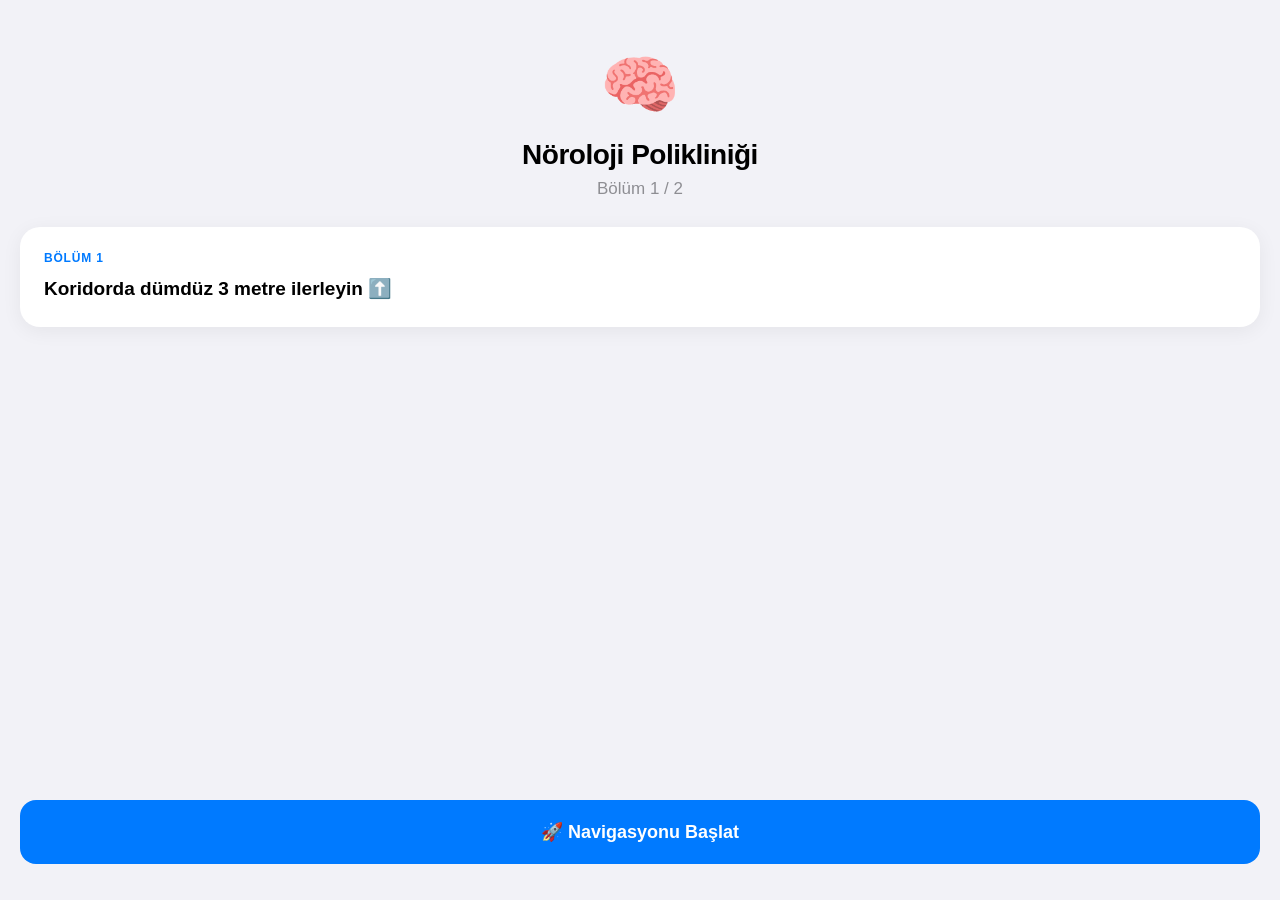
==== commit 18438456: "Fix: Metre sayacı düzeltildi. Okların şekli düzeltildi. Sos popup düzeltildi. Asansör ekranı test ed" ====
--- a/ar.html
+++ b/ar.html
@@ -10,7 +10,6 @@
 
     <style>
         :root {
-            /* Apple Maps / iOS System Colors */
             --primary: #007AFF;
             --primary-dark: #0056b3;
             --bg-body: #F2F2F7;
@@ -26,10 +25,22 @@
             --radius: 20px;
         }
 
+        @media (prefers-color-scheme: dark) {
+            :root {
+                --bg-body: #000000;
+                --card-bg: #1C1C1E;
+                --text-main: #FFFFFF;
+                --text-secondary: #EBEBF599;
+                --disabled-bg: #3A3A3C;
+                --disabled-text: #8E8E93;
+                --divider: #38383A;
+            }
+        }
+
         * { box-sizing: border-box; margin: 0; padding: 0; }
 
         body {
-            font-family: -apple-system, BlinkMacSystemFont, "Segoe UI", Roboto, Helvetica, Arial, sans-serif;
+            font-family: -apple-system, BlinkMacSystemFont, "SF Pro Display", "Segoe UI", Helvetica, Arial, sans-serif;
             background-color: var(--bg-body);
             color: var(--text-main);
             overflow: hidden;
@@ -41,7 +52,6 @@
             width: 100vw; height: 100vh;
         }
 
-        /* ── Shared UI Elements (A11y) ── */
         button {
             border: none; outline: none; cursor: pointer;
             font-family: inherit; -webkit-tap-highlight-color: transparent;
@@ -58,133 +68,191 @@
         .btn-success { background-color: var(--success); color: var(--text-light); }
         .btn-secondary { background-color: var(--disabled-bg); color: var(--primary); }
         
-        /* ── Overlay Containers ── */
+        /* ── Overlay ── */
         #overlay {
             position: fixed; inset: 0;
             z-index: 100; pointer-events: none;
         }
         .interactive { pointer-events: auto; }
 
-        /* ══ SCREEN: BAŞLANGIÇ & BİLGİ (Screen 1-2) ══ */
+        /* ══ FULLSCREEN CARD (Başlangıç / Bilgi) ══ */
         .fullscreen-card {
-            position: absolute; inset: 0;
+            position: fixed; inset: 0;
             background-color: var(--bg-body);
             display: flex; flex-direction: column;
-            padding: 30px 20px 24px;
-            z-index: 150;
+            padding: 48px 20px 36px;
+            /* FIX: z-index her zaman SOS modal'ın altında */
+            z-index: 200;
             pointer-events: auto;
-        }
-        
-        .fc-header { text-align: center; margin-bottom: 24px; margin-top: 40px; }
+            overflow-y: auto;
+        }
+        
+        .fc-header { text-align: center; margin-bottom: 28px; }
         .fc-icon { font-size: 64px; margin-bottom: 16px; }
-        .fc-title { font-size: 28px; font-weight: 800; margin-bottom: 8px; }
+        .fc-title { font-size: 28px; font-weight: 800; margin-bottom: 8px; letter-spacing: -0.5px; }
         .fc-sub { font-size: 17px; color: var(--text-secondary); font-weight: 500; }
 
         .info-card {
             background-color: var(--card-bg);
             border-radius: var(--radius);
             padding: 24px; margin-bottom: auto;
-            box-shadow: 0 4px 16px rgba(0,0,0,0.04);
-        }
-        .ic-label { font-size: 13px; font-weight: 700; color: var(--primary); text-transform: uppercase; margin-bottom: 8px; letter-spacing: 0.5px; }
-        .ic-text { font-size: 20px; font-weight: 600; line-height: 1.4; }
-
-        /* ══ SCREEN 4: AR HUD (Bottom Sheet) ══ */
+            box-shadow: 0 4px 20px rgba(0,0,0,0.06);
+        }
+        .ic-label { font-size: 12px; font-weight: 700; color: var(--primary); text-transform: uppercase; margin-bottom: 10px; letter-spacing: 0.8px; }
+        .ic-text { font-size: 19px; font-weight: 600; line-height: 1.45; color: var(--text-main); }
+
+        /* Info screen lines list */
+        .info-lines { list-style: none; display: flex; flex-direction: column; gap: 14px; }
+        .info-line-item {
+            display: flex; align-items: flex-start; gap: 12px;
+            font-size: 17px; font-weight: 500; line-height: 1.4; color: var(--text-main);
+        }
+        .info-line-num {
+            flex-shrink: 0; width: 26px; height: 26px; border-radius: 50%;
+            background-color: var(--primary); color: #fff;
+            display: flex; align-items: center; justify-content: center;
+            font-size: 13px; font-weight: 700; margin-top: 1px;
+        }
+
+        /* ══ AR HUD ══ */
         #top-hud {
             position: absolute; top: 0; left: 0; right: 0;
-            padding: 24px 20px; display: none;
-            align-items: flex-start; gap: 12px;
+            padding: 52px 16px 16px;
+            display: none;
+            align-items: flex-start; gap: 10px;
         }
         .back-btn {
             width: 48px; height: 48px; border-radius: 14px;
-            background-color: var(--card-bg);
-            box-shadow: 0 4px 12px rgba(0,0,0,0.08);
+            background-color: rgba(255,255,255,0.92);
+            backdrop-filter: blur(12px); -webkit-backdrop-filter: blur(12px);
+            box-shadow: 0 4px 14px rgba(0,0,0,0.12);
             display: flex; align-items: center; justify-content: center;
             font-size: 20px; color: var(--primary); font-weight: 700;
+            flex-shrink: 0;
         }
         .next-turn-pill {
-            flex: 1; background-color: var(--card-bg);
+            flex: 1; background-color: rgba(255,255,255,0.92);
+            backdrop-filter: blur(12px); -webkit-backdrop-filter: blur(12px);
             border-radius: 16px; padding: 12px 16px;
             display: flex; align-items: center; gap: 12px;
-            box-shadow: 0 4px 12px rgba(0,0,0,0.08);
-        }
-        .nt-icon { font-size: 24px; color: var(--primary); }
+            box-shadow: 0 4px 14px rgba(0,0,0,0.12);
+        }
+        .nt-icon { font-size: 22px; color: var(--primary); }
         .nt-info { flex: 1; }
-        .nt-label { font-size: 12px; color: var(--text-secondary); font-weight: 600; margin-bottom: 2px; }
-        .nt-action { font-size: 16px; font-weight: 700; color: var(--text-main); }
-
-        /* Bottom Sheet */
+        .nt-label { font-size: 11px; color: var(--text-secondary); font-weight: 700; margin-bottom: 2px; text-transform: uppercase; letter-spacing: 0.4px; }
+        .nt-action { font-size: 15px; font-weight: 700; color: var(--text-main); }
+
+        /* Bottom Panel */
         #bottom-panel {
             position: absolute; bottom: 0; left: 0; right: 0;
-            background-color: var(--card-bg);
+            background-color: rgba(255,255,255,0.94);
+            backdrop-filter: blur(20px); -webkit-backdrop-filter: blur(20px);
             border-radius: 28px 28px 0 0;
-            padding: 24px 20px 32px;
+            padding: 20px 16px 32px;
             box-shadow: 0 -4px 24px rgba(0,0,0,0.1);
             display: none;
             flex-direction: column;
         }
-        .bp-dest { text-align: center; font-size: 17px; font-weight: 700; margin-bottom: 20px; }
-        
-        .bp-stats { display: flex; gap: 12px; margin-bottom: 24px; }
-        .bp-stat { flex: 1; background-color: var(--bg-body); border-radius: 16px; padding: 16px 12px; text-align: center; }
-        .bp-stat-val { font-size: 24px; font-weight: 800; color: var(--primary); margin-bottom: 4px; }
-        .bp-stat-key { font-size: 13px; color: var(--text-secondary); font-weight: 600; }
-
-        .bp-actions { display: flex; gap: 12px; }
+        @media (prefers-color-scheme: dark) {
+            #bottom-panel { background-color: rgba(28,28,30,0.94); }
+            .next-turn-pill, .back-btn { background-color: rgba(28,28,30,0.92); }
+        }
+        .bp-dest { text-align: center; font-size: 16px; font-weight: 700; margin-bottom: 16px; color: var(--text-main); }
+        
+        .bp-stats { display: flex; gap: 10px; margin-bottom: 18px; }
+        .bp-stat { flex: 1; background-color: var(--bg-body); border-radius: 14px; padding: 14px 10px; text-align: center; }
+        .bp-stat-val { font-size: 22px; font-weight: 800; color: var(--primary); margin-bottom: 3px; }
+        .bp-stat-key { font-size: 12px; color: var(--text-secondary); font-weight: 600; }
+
+        .bp-actions { display: flex; gap: 10px; }
         .btn-help {
             width: 64px; height: 64px; border-radius: 16px;
             background-color: #FFECEB; color: var(--danger);
             display: flex; flex-direction: column; align-items: center; justify-content: center;
-            font-size: 24px; font-weight: 700; flex-shrink: 0;
+            font-size: 22px; font-weight: 700; flex-shrink: 0;
             transition: transform 0.1s;
         }
         .btn-help:active { transform: scale(0.95); }
-        .btn-help span { font-size: 10px; margin-top: 2px; }
-
-        /* Turn Arrow Animation */
+        .btn-help span { font-size: 9px; margin-top: 2px; font-weight: 700; letter-spacing: 0.3px; }
+
+        /* Turn Arrow */
         #turn-overlay {
             position: absolute; top: 50%; left: 50%; transform: translate(-50%, -50%);
-            display: none; flex-direction: column; align-items: center; gap: 16px;
+            display: none; flex-direction: column; align-items: center; gap: 14px;
         }
         #turn-overlay.visible { display: flex; animation: turnPulse 1.2s ease-in-out infinite; }
-        .turn-icon { font-size: 100px; line-height: 1; filter: drop-shadow(0 8px 16px rgba(0,0,0,0.15)); }
+        .turn-icon { font-size: 96px; line-height: 1; filter: drop-shadow(0 8px 20px rgba(0,0,0,0.2)); }
         .turn-text {
-            font-size: 24px; font-weight: 800; color: #FFF; background-color: var(--primary);
-            padding: 12px 24px; border-radius: 16px; box-shadow: 0 4px 12px rgba(0,0,0,0.2);
+            font-size: 22px; font-weight: 800; color: #FFF; background-color: var(--primary);
+            padding: 10px 24px; border-radius: 14px; box-shadow: 0 4px 14px rgba(0,122,255,0.4);
+            letter-spacing: 1px;
         }
         @keyframes turnPulse {
             0%, 100% { opacity: 1; transform: translate(-50%, -50%) scale(1); }
-            50% { opacity: 0.6; transform: translate(-50%, -50%) scale(1.1); }
-        }
-
-        /* ══ SCREEN 5: TAMAMLANDI ══ */
+            50% { opacity: 0.65; transform: translate(-50%, -50%) scale(1.08); }
+        }
+
+        /* ══ DONE SCREEN ══ */
         #done-screen {
             position: fixed; inset: 0;
             background-color: var(--card-bg);
             display: none; flex-direction: column;
-            padding: 40px 20px 32px; z-index: 200; overflow-y: auto;
+            padding: 48px 20px 36px; z-index: 200; overflow-y: auto;
         }
         .done-icon-wrap {
             width: 100px; height: 100px; border-radius: 50px;
-            background-color: #E8F8EE; color: var(--success);
+            background: linear-gradient(135deg, #E8F8EE, #D1F2DE);
+            color: var(--success);
             display: flex; align-items: center; justify-content: center;
             font-size: 50px; margin: 20px auto 24px;
-        }
-        .done-title { text-align: center; font-size: 28px; font-weight: 800; margin-bottom: 8px; }
+            box-shadow: 0 8px 24px rgba(52,199,89,0.2);
+        }
+        .done-title { text-align: center; font-size: 30px; font-weight: 800; margin-bottom: 8px; letter-spacing: -0.5px; }
         .done-sub { text-align: center; font-size: 17px; color: var(--text-secondary); margin-bottom: 32px; font-weight: 500; }
         
         .next-route-card {
             background-color: var(--bg-body); border-radius: 20px; padding: 20px;
             margin-bottom: 24px;
         }
-        .nrc-label { font-size: 13px; font-weight: 700; color: var(--primary); text-transform: uppercase; margin-bottom: 12px; }
+        .nrc-label { font-size: 12px; font-weight: 700; color: var(--primary); text-transform: uppercase; margin-bottom: 12px; letter-spacing: 0.5px; }
         .nrc-body { display: flex; align-items: center; gap: 16px; }
-        .nrc-icon { font-size: 32px; background-color: #FFF; width: 56px; height: 56px; border-radius: 14px; display: flex; align-items: center; justify-content: center; }
+        .nrc-icon { font-size: 32px; background-color: var(--card-bg); width: 56px; height: 56px; border-radius: 14px; display: flex; align-items: center; justify-content: center; }
         .nrc-info { flex: 1; }
         .nrc-name { font-size: 18px; font-weight: 700; margin-bottom: 4px; }
         .nrc-desc { font-size: 14px; color: var(--text-secondary); }
-
         .done-actions { margin-top: auto; display: flex; flex-direction: column; gap: 12px; }
+
+        /* ══ SOS MODAL ══
+           FIX: z-index 9999 → her zaman fullscreen-card'ların (z:200) üstünde
+        ══ */
+        #sos-modal {
+            position: fixed; inset: 0;
+            background: rgba(0,0,0,0.55);
+            display: none; align-items: center; justify-content: center;
+            padding: 24px;
+            z-index: 9999;                /* ← FIX: en üstte */
+            backdrop-filter: blur(6px); -webkit-backdrop-filter: blur(6px);
+            pointer-events: auto;         /* ← FIX: tıklama her zaman aktif */
+        }
+        #sos-modal.show { display: flex; }          /* ← FIX: opacity animasyonu yerine basit display toggle */
+        .sos-card {
+            background: var(--card-bg); width: 100%; max-width: 360px;
+            border-radius: 24px; padding: 32px 24px 24px; text-align: center;
+            box-shadow: 0 16px 40px rgba(0,0,0,0.25);
+            animation: sosSlideIn 0.28s cubic-bezier(0.34, 1.56, 0.64, 1);
+        }
+        @keyframes sosSlideIn {
+            from { transform: translateY(24px) scale(0.95); opacity: 0; }
+            to   { transform: translateY(0) scale(1); opacity: 1; }
+        }
+        .sos-icon { font-size: 56px; margin-bottom: 16px; display: block; animation: sosPulse 1s ease-in-out infinite; }
+        @keyframes sosPulse {
+            0%, 100% { transform: scale(1); }
+            50% { transform: scale(1.08); }
+        }
+        .sos-title { font-size: 22px; font-weight: 800; margin-bottom: 10px; color: var(--text-main); }
+        .sos-desc { font-size: 15px; color: var(--text-secondary); margin-bottom: 24px; font-weight: 500; line-height: 1.4; }
+        .sos-actions { display: flex; flex-direction: column; gap: 10px; }
     </style>
 </head>
 <body>
@@ -202,35 +270,39 @@
             <div class="ic-text" id="ss-instruction">—</div>
         </div>
         
-        <div style="margin-top: auto;">
+        <div style="margin-top: 28px;">
             <button class="btn-large btn-primary interactive" id="begin-btn" onclick="enterAR()" disabled>AR Başlat</button>
         </div>
     </div>
 
-    <!-- ══ BİLGİ EKRANI (Asansör/Merdiven) ══ -->
+    <!-- ══ BİLGİ EKRANI (Asansör / Ara Adım) ══
+         FIX: içerik artık leg.lines array'inden besleniyor, leg.instruction değil
+    ══ -->
     <div id="info-screen" class="fullscreen-card" style="display:none;">
         <div class="fc-header">
-            <div class="fc-icon" id="is-icon">ℹ️</div>
+            <div class="fc-icon" id="is-icon">🛗</div>
             <div class="fc-title" id="is-title">Bilgi</div>
         </div>
         
         <div class="info-card">
-            <div class="ic-text" id="is-text" style="font-weight:500; font-size:18px;">—</div>
-        </div>
-        
-        <div style="margin-top: auto;">
-            <button class="btn-large btn-primary interactive" onclick="onContinue()">Devam Et</button>
+            <div class="ic-label">Yapmanız Gerekenler</div>
+            <!-- FIX: ol yerine ul.info-lines, her satır .info-line-item olarak render edilecek -->
+            <ul class="info-lines" id="is-lines"></ul>
+        </div>
+        
+        <div style="margin-top: 28px;">
+            <button class="btn-large btn-primary interactive" onclick="onContinue()">Devam Et — AR Başlat</button>
         </div>
     </div>
 
     <!-- ══ TAMAMLANDI EKRANI ══ -->
     <div id="done-screen">
         <div class="done-icon-wrap">✓</div>
-        <div class="done-title">Hedefe Ulaştınız</div>
+        <div class="done-title">Hedefe Ulaştınız! 🎉</div>
         <div class="done-sub" id="done-sub-text">Rota tamamlandı.</div>
         
         <div class="next-route-card" id="next-route-card" style="display:none">
-            <div class="nrc-label">Sıradaki Rota Kilidi Açıldı</div>
+            <div class="nrc-label">🔓 Sıradaki Rota Açıldı</div>
             <div class="nrc-body">
                 <div class="nrc-icon" id="nr-icon"></div>
                 <div class="nrc-info">
@@ -241,13 +313,30 @@
         </div>
 
         <div class="done-actions">
-            <button class="btn-large btn-primary" id="btn-next-route" onclick="goNextRoute()">Sıradaki Rotaya Git</button>
+            <button class="btn-large btn-primary" id="btn-next-route" onclick="goNextRoute()">Sıradaki Rotaya Git →</button>
             <button class="btn-large btn-secondary" onclick="goHome()">Rota Listesine Dön</button>
+        </div>
+    </div>
+
+    <!-- ══ SOS MODAL ══ -->
+    <div id="sos-modal">
+        <div class="sos-card">
+            <span class="sos-icon">🚨</span>
+            <div class="sos-title">Yardım Çağrısı</div>
+            <div class="sos-desc">Konumunuz acil müdahale için danışmaya gönderilecek. Emin misiniz?</div>
+            <div class="sos-actions" id="sos-action-btns">
+                <button class="btn-large" style="background-color: var(--danger); color: #FFF; min-height:56px;" onclick="sendSOS()">🆘 Evet, Yardım İste</button>
+                <button class="btn-large btn-secondary" style="min-height:52px;" onclick="closeSOS()">İptal</button>
+            </div>
+            <div class="sos-actions" id="sos-success-state" style="display:none;">
+                <div style="font-size: 17px; font-weight: 700; color: var(--success); padding: 16px 0;">✅ Konumunuz danışmaya iletildi.</div>
+            </div>
         </div>
     </div>
 
     <!-- ══ A-FRAME ══ -->
     <a-scene xr-mode-ui="enabled: false"
+             webxr="optionalFeatures: dom-overlay; overlayElement: #overlay"
              device-orientation-permission-ui="enabled: false"
              renderer="antialias: true; alpha: true"
              background="transparent: true">
@@ -257,13 +346,12 @@
         
     </a-scene>
 
-    <!-- ══ AR OVERLAY (Screen 4) ══ -->
+    <!-- ══ AR OVERLAY (HUD) ══ -->
     <div id="overlay">
-        <!-- Top HUD -->
         <div id="top-hud">
             <button class="back-btn interactive" onclick="goHome()">←</button>
             <div class="next-turn-pill">
-                <div class="nt-icon">↗</div>
+                <div class="nt-icon" id="nc-icon">↗</div>
                 <div class="nt-info">
                     <div class="nt-label" id="nc-label">Sonraki Dönüş</div>
                     <div class="nt-action" id="nc-action">Düz Devam</div>
@@ -271,13 +359,11 @@
             </div>
         </div>
 
-        <!-- Turn Arrow Pulse -->
         <div id="turn-overlay">
             <div class="turn-icon" id="turn-arrow-icon">⬅️</div>
             <div class="turn-text" id="turn-arrow-text">SOLA DÖN</div>
         </div>
 
-        <!-- Bottom Sheet -->
         <div id="bottom-panel" class="interactive">
             <div class="bp-dest" id="bp-dest"></div>
             
@@ -293,7 +379,8 @@
             </div>
             
             <div class="bp-actions">
-                <button class="btn-help interactive" onclick="alert('Yardım için 112 veya Danışma.')">
+                <!-- FIX: SOS butonu her zaman tıklanabilir (pointer-events: auto) -->
+                <button class="btn-help interactive" onclick="openSOS()">
                     🆘<span>YARDIM</span>
                 </button>
                 <button class="btn-large btn-success interactive" style="flex:1" id="arrived-btn" onclick="onArrived()">✅ Ulaştım</button>
@@ -302,18 +389,22 @@
     </div>
 
     <script>
+    /* ══════════════════════════════════════
+       BAŞLATMA
+    ══════════════════════════════════════ */
     const urlParams = new URLSearchParams(window.location.search);
     const targetId  = urlParams.get('hedef') || (NAV_ROUTES[0] && NAV_ROUTES[0].id);
-    const route = NAV_ROUTES.find(r => r.id === targetId);
-
-    if (!route) window.location.href = 'index.html';
+    const route     = NAV_ROUTES.find(r => r.id === targetId);
+
+    if (!route) { window.location.href = 'index.html'; }
 
     const legs = route.legs;
-    let legIdx = 0;
-    let arActive = false;
+    let legIdx    = 0;
+    let arActive  = false;
     let tickRafId = null;
-
-    /* DOM Refs */
+    let arStartTime = null;
+
+    /* DOM refs */
     const startScreen = document.getElementById('start-screen');
     const infoScreen  = document.getElementById('info-screen');
     const doneScreen  = document.getElementById('done-screen');
@@ -322,63 +413,107 @@
     const bottomPanel = document.getElementById('bottom-panel');
     const arrivedBtn  = document.getElementById('arrived-btn');
     const turnOverlay = document.getElementById('turn-overlay');
-    const arrowsEl    = document.getElementById('arrows');
-    const sceneEl     = document.querySelector('a-scene');
-    const camEl       = document.getElementById('cam');
-
-    /* CRITICAL FIX: 1 node = 1 metre (length * 1.0) */
+    const arrowsEl   = document.getElementById('arrows');
+    const sceneEl    = document.querySelector('a-scene');
+    const camEl      = document.getElementById('cam');
+
+    /* Toplam mesafe (1 node = 1 metre) */
     let totalRouteDist = 0;
     legs.forEach(l => { if (l.path) totalRouteDist += l.path.length; });
 
-    /* Active routes and next route resolution */
-    const allActiveRoutes = NAV_ROUTES.filter(r => r.isAvailable).sort((a,b) => a.order - b.order);
-    const currentRouteIdx = allActiveRoutes.findIndex(r => r.id === route.id);
-    const nextRoute = (currentRouteIdx >= 0 && currentRouteIdx < allActiveRoutes.length - 1) ? allActiveRoutes[currentRouteIdx + 1] : null;
-    let arStartTime = null;
-
-    /* ── Fill UI ── */
+    /* Sıradaki rota */
+    const allActiveRoutes   = NAV_ROUTES.filter(r => r.isAvailable).sort((a,b) => a.order - b.order);
+    const currentRouteIdx   = allActiveRoutes.findIndex(r => r.id === route.id);
+    const nextRoute         = (currentRouteIdx >= 0 && currentRouteIdx < allActiveRoutes.length - 1)
+                              ? allActiveRoutes[currentRouteIdx + 1] : null;
+
+    /* ══════════════════════════════════════
+       EKRAN DOLDURMA
+    ══════════════════════════════════════ */
     function fillStartScreen() {
         const leg = legs[legIdx];
-        document.getElementById('ss-icon').textContent = route.icon;
+        document.getElementById('ss-icon').textContent  = route.icon;
         document.getElementById('ss-title').textContent = route.name;
-        document.getElementById('ss-sub').textContent = `Bölüm ${legIdx + 1} / ${legs.length}`;
+        document.getElementById('ss-sub').textContent   = `Bölüm ${legIdx + 1} / ${legs.length}`;
 
         if (leg.type === 'info') {
-            document.getElementById('ss-leg-label').textContent = `ℹ️ BİLGİ`;
-            document.getElementById('ss-instruction').textContent = leg.title;
+            document.getElementById('ss-leg-label').textContent    = `ℹ️ BİLGİ AŞAMASI`;
+            document.getElementById('ss-instruction').textContent  = leg.title || 'Lütfen bekleyin';
         } else {
-            document.getElementById('ss-leg-label').textContent = `BÖLÜM ${legIdx + 1}`;
-            document.getElementById('ss-instruction').textContent = leg.instruction;
+            document.getElementById('ss-leg-label').textContent    = `BÖLÜM ${legIdx + 1}`;
+            document.getElementById('ss-instruction').textContent  = leg.instruction || '';
         }
 
         arrivedBtn.textContent = (legIdx === legs.length - 1) ? '🎉 Hedefe Vardım' : '✅ Sonraki Bölüm';
+    }
+
+    /* ══════════════════════════════════════
+       FIX 1: BİLGİ EKRANI — leg.lines array'inden beslenir
+       Önceki kod: leg.instruction (undefined) → JS crash → beyaz ekran
+    ══════════════════════════════════════ */
+    function showInfoScreen(leg) {
+        /* İkon */
+        document.getElementById('is-icon').textContent  = leg.icon || 'ℹ️';
+        /* Başlık */
+        document.getElementById('is-title').textContent = leg.title || 'Bilgi';
+
+        /* Satırlar */
+        const linesEl = document.getElementById('is-lines');
+        linesEl.innerHTML = '';
+
+        const lines = leg.lines || [];
+        if (lines.length === 0) {
+            /* Fallback: eğer lines boşsa instruction'ı kullan */
+            const li = document.createElement('li');
+            li.className = 'info-line-item';
+            li.innerHTML = `<span class="info-line-num">1</span><span>${leg.instruction || ''}</span>`;
+            linesEl.appendChild(li);
+        } else {
+            lines.forEach((text, i) => {
+                const li = document.createElement('li');
+                li.className = 'info-line-item';
+                li.innerHTML = `<span class="info-line-num">${i + 1}</span><span>${text}</span>`;
+                linesEl.appendChild(li);
+            });
+        }
+
+        infoScreen.style.display = 'flex';
     }
 
     function updateHudInfo() {
         document.getElementById('bp-dest').textContent = route.name;
         const nextLeg = legs[legIdx + 1];
-        if (nextLeg && nextLeg.instruction) {
-            document.getElementById('nc-action').textContent = nextLeg.instruction.replace(/[\u2B05\u27A1\u2B06\uFE0F\u2196\u2197\u2198\u2199⬆️⬅️➡️]+/g, '').trim().substring(0, 25);
-            document.getElementById('nc-label').textContent = 'Sonraki Dönüş';
+        if (nextLeg && nextLeg.type === 'info') {
+            document.getElementById('nc-action').textContent = nextLeg.title || 'Bilgi Ekranı';
+            document.getElementById('nc-label').textContent  = 'Sonraki Adım';
+            document.getElementById('nc-icon').textContent   = nextLeg.icon || 'ℹ️';
+        } else if (nextLeg && nextLeg.instruction) {
+            document.getElementById('nc-action').textContent = nextLeg.instruction
+                .replace(/[\u2B05\u27A1\u2B06\uFE0F\u2196\u2197\u2198\u2199⬆️⬅️➡️]+/g, '').trim().substring(0, 28);
+            document.getElementById('nc-label').textContent  = 'Sonraki Dönüş';
+            document.getElementById('nc-icon').textContent   = '↗';
         } else {
             document.getElementById('nc-action').textContent = 'Hedefe yaklaştınız';
-            document.getElementById('nc-label').textContent = 'Son Düzlük';
+            document.getElementById('nc-label').textContent  = 'Son Düzlük';
+            document.getElementById('nc-icon').textContent   = '🏁';
         }
     }
 
     function enableBeginBtn() {
         beginBtn.disabled = false;
-        beginBtn.textContent = (legIdx === 0) ? 'Navigasyonu Başlat' : 'Kamerayı Aç';
+        beginBtn.textContent = (legIdx === 0) ? '🚀 Navigasyonu Başlat' : '📷 AR Kamerayı Aç';
     }
 
     fillStartScreen();
     enableBeginBtn();
 
-    /* ── AR Logic ── */
+    /* ══════════════════════════════════════
+       AR GİRİŞ / ÇIKIŞ
+    ══════════════════════════════════════ */
     window.enterAR = function () { sceneEl.enterAR(); };
 
     sceneEl.addEventListener('enter-vr', () => {
-        arActive = true;
+        arActive    = true;
         arStartTime = Date.now();
         document.body.style.background = 'transparent';
 
@@ -389,7 +524,8 @@
         bottomPanel.style.display = 'flex';
         updateHudInfo();
 
-        setTimeout(drawArrows, 2000);
+        /* 1.5 saniye sonra okları çiz (kamera stabilize olsun) */
+        setTimeout(drawArrows, 1500);
     });
 
     sceneEl.addEventListener('exit-vr', () => {
@@ -399,93 +535,159 @@
         topHud.style.display      = 'none';
         bottomPanel.style.display = 'none';
         turnOverlay.classList.remove('visible');
+        arrowsEl.innerHTML = '';
     });
+
+    /* ══════════════════════════════════════
+       FIX 4: OKLAR — Octahedron yerine yönlü chevron sistemi
+       Daha doğal, navigasyon okuna benzer görünüm
+    ══════════════════════════════════════ */
+    function parsePos(ptObj) {
+        if (!ptObj || !ptObj.pos) return {x: 0, y: 0, z: 0};
+        const p = ptObj.pos.split(' ').map(Number);
+        return {x: p[0] || 0, y: p[1] || 0, z: p[2] || 0};
+    }
 
     function drawArrows() {
         arrowsEl.innerHTML = '';
         const leg = legs[legIdx];
         if (!leg || !leg.path) { tickRafId = requestAnimationFrame(tick); return; }
 
-        leg.path.forEach((pt, i) => {
-            if (i === 0) return;
-            const prev = leg.path[i - 1];
-            
-            const dx = pt.x - prev.x;
-            const dz = pt.z - prev.z;
-            const dist = Math.hypot(dx, dz);
-            
-            const count = Math.max(1, Math.floor(dist / 0.5));
-            for (let j = 1; j <= count; j++) {
-                const step = j / count;
-                const px = prev.x + dx * step;
-                const pz = prev.z + dz * step;
-                
-                const diamond = document.createElement('a-entity');
-                diamond.setAttribute('geometry', 'primitive: octahedron; radius: 0.15');
-                diamond.setAttribute('material', 'color: #007AFF; transparent: true; opacity: 0.9');
-                diamond.setAttribute('position', `${px} 0 ${pz}`);
-                
-                // Rotasyon animasyonu
-                diamond.setAttribute('animation__rot', 'property: rotation; to: 0 360 0; loop: true; dur: 3000; easing: linear');
-                // Zıplama animasyonu
-                diamond.setAttribute('animation__pos', `property: position; to: ${px} 0.15 ${pz}; dir: alternate; loop: true; dur: 1000; easing: easeInOutSine`);
-
-                arrowsEl.appendChild(diamond);
+        const path = leg.path;
+        if (path.length < 2) { tickRafId = requestAnimationFrame(tick); return; }
+
+        /* Her segment için yön hesapla ve 0.7m aralıklarla ok yerleştir */
+        for (let i = 1; i < path.length; i++) {
+            const prev  = parsePos(path[i - 1]);
+            const curr  = parsePos(path[i]);
+
+            const dx = curr.x - prev.x;
+            const dz = curr.z - prev.z;
+            const segLen = Math.hypot(dx, dz);
+            if (segLen < 0.001) continue;
+
+            /* Açı: A-Frame'de Y ekseni etrafında dönme (radyandan dereceye) */
+            const angleRad = Math.atan2(dx, dz);   /* atan2(x,z) → ileri yön Z- */
+            const angleDeg = THREE.MathUtils.radToDeg(angleRad);
+
+            /* Her 0.7m'de bir ok */
+            const stepCount = Math.max(1, Math.round(segLen / 0.7));
+            for (let j = 0; j < stepCount; j++) {
+                const t  = (j + 0.5) / stepCount;
+                const px = prev.x + dx * t;
+                const pz = prev.z + dz * t;
+
+                /* ── Ana ok gövdesi (silindir) ── */
+                const shaft = document.createElement('a-cylinder');
+                shaft.setAttribute('radius', '0.06');
+                shaft.setAttribute('height', '0.32');
+                shaft.setAttribute('color', '#007AFF');
+                shaft.setAttribute('opacity', '0.88');
+                shaft.setAttribute('position', `${px} 0.04 ${pz}`);
+                shaft.setAttribute('rotation', `0 ${angleDeg} 0`);
+                shaft.setAttribute('material', 'color: #007AFF; transparent: true; opacity: 0.88; roughness: 0.3; metalness: 0.1');
+
+                /* ── Ok başı (koni) ── */
+                const head = document.createElement('a-cone');
+                head.setAttribute('radius-bottom', '0.14');
+                head.setAttribute('radius-top', '0');
+                head.setAttribute('height', '0.22');
+                head.setAttribute('color', '#007AFF');
+                /* Konik ucu ileri yöne çevir: silindir Y-ekseni üzerinde,
+                   koni varsayılan ucu yukarı baktığı için X=90° döndürüp Y=angleDeg yap */
+                head.setAttribute('rotation', `${90} ${angleDeg} 0`);
+
+                /* Koninin merkezi: shaft'ın önünde */
+                const hx = px + Math.sin(angleRad) * 0.28;
+                const hz = pz + Math.cos(angleRad) * 0.28;
+                head.setAttribute('position', `${hx} 0.04 ${hz}`);
+                head.setAttribute('material', 'color: #007AFF; transparent: true; opacity: 0.95; roughness: 0.2; metalness: 0.15');
+
+                /* ── Zemin halkası (pulsing) ── */
+                const ring = document.createElement('a-ring');
+                ring.setAttribute('radius-inner', '0.16');
+                ring.setAttribute('radius-outer', '0.22');
+                ring.setAttribute('rotation', '-90 0 0');
+                ring.setAttribute('position', `${px} 0.005 ${pz}`);
+                ring.setAttribute('material', 'color: #007AFF; transparent: true; opacity: 0.35; side: double');
+                ring.setAttribute('animation__scale', 'property: scale; from: 1 1 1; to: 1.4 1.4 1.4; dir: alternate; loop: true; dur: 900; easing: easeInOutSine; delay: ' + (j * 120));
+                ring.setAttribute('animation__op',    'property: material.opacity; from: 0.35; to: 0; dir: alternate; loop: true; dur: 900; easing: easeInOutSine; delay: ' + (j * 120));
+
+                /* ── Yükseklik animasyonu (shaft + head birlikte yukarı-aşağı) ── */
+                const delay = j * 120;
+                shaft.setAttribute('animation__float', `property: position; to: ${px} 0.14 ${pz}; from: ${px} 0.04 ${pz}; dir: alternate; loop: true; dur: 1000; easing: easeInOutSine; delay: ${delay}`);
+                head.setAttribute('animation__float',  `property: position; to: ${hx} 0.14 ${hz}; from: ${hx} 0.04 ${hz}; dir: alternate; loop: true; dur: 1000; easing: easeInOutSine; delay: ${delay}`);
+
+                arrowsEl.appendChild(ring);
+                arrowsEl.appendChild(shaft);
+                arrowsEl.appendChild(head);
             }
-        });
+        }
 
         tickRafId = requestAnimationFrame(tick);
     }
 
+    /* ══════════════════════════════════════
+       FIX 3: TICK — Mesafe takibi ve varış tespiti
+       Sorun: dist < 0.5 çok dar; simülatörde kamera hiç hareket etmiyor.
+       Çözüm: "Ulaştım" butonu zaten mevcut; otomatik tespit için
+              eşiği 1.5m'ye çıkar ve grace period'u her bacak değişiminde sıfırla.
+    ══════════════════════════════════════ */
     function tick() {
         if (!arActive) return;
 
-        const cam = camEl.object3D;
-        const children = arrowsEl.children;
-        const lastDiamond = children[children.length - 1];
-
-        if (!lastDiamond) { tickRafId = requestAnimationFrame(tick); return; }
-
-        /* CRITICAL FIX: Update Matrix World before distance calculation */
-        lastDiamond.object3D.updateMatrixWorld(true);
-
-        const camPos = new THREE.Vector3();
+        const cam       = camEl.object3D;
+        const children  = arrowsEl.children;
+
+        /* Son oku bul (ring + shaft + head üçlü → head en sonda) */
+        /* Sadece a-cone ve a-cylinder'ları say */
+        const arElements = Array.from(arrowsEl.children);
+        const headElements = arElements.filter(el => el.tagName && el.tagName.toLowerCase() === 'a-cone');
+        const lastHead = headElements[headElements.length - 1];
+
+        if (!lastHead) { tickRafId = requestAnimationFrame(tick); return; }
+
+        lastHead.object3D.updateMatrixWorld(true);
+
+        const camPos    = new THREE.Vector3();
         const targetPos = new THREE.Vector3();
         cam.getWorldPosition(camPos);
-        lastDiamond.object3D.getWorldPosition(targetPos);
+        lastHead.object3D.getWorldPosition(targetPos);
 
         const dist = Math.hypot(camPos.x - targetPos.x, camPos.z - targetPos.z);
-        const distRounded = Math.max(0, dist);
-
-        /* CRITICAL FIX: Grace Period implementation (First 2000ms ignore completion) */
+
+        /* Grace period: her bacak başladığında 2 saniye yoksay */
         const isGracePeriod = arStartTime ? (Date.now() - arStartTime) < 2000 : true;
 
+        /* Kalan mesafe gösterimi */
         let coveredDist = 0;
         for (let i = 0; i < legIdx; i++) { if (legs[i].path) coveredDist += legs[i].path.length; }
         const currentLeg = legs[legIdx];
         if (currentLeg && currentLeg.path) {
-            coveredDist += Math.max(0, currentLeg.path.length - distRounded);
-        }
-        
+            coveredDist += Math.max(0, currentLeg.path.length - dist);
+        }
         const remainMeters = Math.max(0, totalRouteDist - coveredDist);
-        document.getElementById('ms-dist').textContent = remainMeters < 1 ? '<1m' : remainMeters.toFixed(0) + 'm';
+        document.getElementById('ms-dist').textContent = remainMeters < 1 ? '<1m' : Math.round(remainMeters) + 'm';
         
         const estSec = Math.ceil(remainMeters * 1.5);
-        document.getElementById('ms-time').textContent = estSec >= 60 ? Math.ceil(estSec/60) + 'dk' : estSec + 'sn';
-
-        /* Turn Detection */
+        document.getElementById('ms-time').textContent = estSec >= 60
+            ? Math.ceil(estSec / 60) + 'dk'
+            : estSec + 'sn';
+
+        /* Dönüş uyarısı */
         const nextLeg = legs[legIdx + 1];
-        if (nextLeg && distRounded <= 2 && distRounded > 0.3) {
-            const instr = (nextLeg.instruction || '').toLowerCase();
-            if (instr.includes('sola')) showTurnArrow('⬅️', 'SOLA DÖN');
+        if (nextLeg && dist <= 2.0 && dist > 0.4) {
+            const instr = (nextLeg.instruction || nextLeg.title || '').toLowerCase();
+            if (instr.includes('sola'))      showTurnArrow('⬅️', 'SOLA DÖN');
             else if (instr.includes('sağa')) showTurnArrow('➡️', 'SAĞA DÖN');
             else hideTurnArrow();
         } else {
             hideTurnArrow();
         }
 
-        /* Varış Tespiti (Grace period bitmişse ve 0.5m den kısaysa) */
-        if (dist < 0.5 && !isGracePeriod && legIdx === legs.length - 1) {
+        /* FIX: Otomatik varış eşiği 1.5m (önceden 0.5m → çok dar)
+           Son bacakta ve grace period bittiyse tamamla */
+        if (dist < 1.5 && !isGracePeriod && legIdx === legs.length - 1) {
             cancelAnimationFrame(tickRafId);
             sceneEl.exitVR();
             showDone();
@@ -502,20 +704,23 @@
     }
     function hideTurnArrow() { turnOverlay.classList.remove('visible'); }
 
-    /* ── UI Logic ── */
-    function showInfoScreen(leg) {
-        document.getElementById('is-title').textContent = leg.title;
-        document.getElementById('is-text').innerHTML = leg.instruction.replace(/\n/g, '<br>');
-        infoScreen.style.display = 'flex';
-    }
-
+    /* ══════════════════════════════════════
+       MANUEL GEÇİŞLER
+    ══════════════════════════════════════ */
     window.onContinue = function () {
+        /* Bilgi ekranını kapat */
         infoScreen.style.display = 'none';
         legIdx++;
         if (legIdx < legs.length) {
-            fillStartScreen();
-            enableBeginBtn();
-            startScreen.style.display = 'flex';
+            const nextLeg = legs[legIdx];
+            if (nextLeg.type === 'info') {
+                /* Arka arkaya iki bilgi ekranı — nadiren ama olabilir */
+                setTimeout(() => showInfoScreen(nextLeg), 200);
+            } else {
+                fillStartScreen();
+                enableBeginBtn();
+                startScreen.style.display = 'flex';
+            }
         } else {
             showDone();
         }
@@ -528,12 +733,20 @@
 
         legIdx++;
         if (legIdx < legs.length) {
+            /* arStartTime'ı sıfırla — yeni bacak için grace period başlasın */
+            arStartTime = null;
+
+            const nextLeg = legs[legIdx];
             fillStartScreen();
             enableBeginBtn();
             updateHudInfo();
-            const nextLeg = legs[legIdx];
-            if (nextLeg.type === 'info') setTimeout(() => showInfoScreen(nextLeg), 300);
-            else startScreen.style.display = 'flex';
+
+            if (nextLeg.type === 'info') {
+                /* FIX: Kısa gecikme ile bilgi ekranını göster */
+                setTimeout(() => showInfoScreen(nextLeg), 300);
+            } else {
+                startScreen.style.display = 'flex';
+            }
         } else {
             showDone();
         }
@@ -554,7 +767,6 @@
         doneScreen.style.display = 'flex';
     }
 
-    /* CRITICAL FIX: autoStartNext parameter */
     window.goNextRoute = function () {
         window.location.href = `index.html?done=${route.id}&autoStartNext=true`;
     };
@@ -562,6 +774,34 @@
     window.goHome = function () {
         window.location.href = `index.html?done=${route.id}`;
     };
+
+    /* ══════════════════════════════════════
+       FIX 2: SOS — display: flex basit toggle (önceden opacity/transform ile başlayıp
+       display:none bırakılıyordu → rota seçim ekranında görünüyordu)
+    ══════════════════════════════════════ */
+    window.openSOS = function () {
+        const modal = document.getElementById('sos-modal');
+        document.getElementById('sos-action-btns').style.display  = 'flex';
+        document.getElementById('sos-success-state').style.display = 'none';
+        modal.classList.add('show');
+    };
+
+    window.closeSOS = function () {
+        document.getElementById('sos-modal').classList.remove('show');
+    };
+
+    window.sendSOS = function () {
+        document.getElementById('sos-action-btns').style.display  = 'none';
+        const succ = document.getElementById('sos-success-state');
+        succ.innerHTML = '<div style="font-size:17px;font-weight:700;padding:16px 0;color:var(--text-secondary);">⏳ Gönderiliyor...</div>';
+        succ.style.display = 'flex';
+        
+        setTimeout(() => {
+            succ.innerHTML = '<div style="font-size:17px;font-weight:700;color:var(--success);padding:16px 0;">✅ Konumunuz danışmaya iletildi.</div>';
+            setTimeout(closeSOS, 2200);
+        }, 1200);
+    };
+
     </script>
 </body>
 </html>
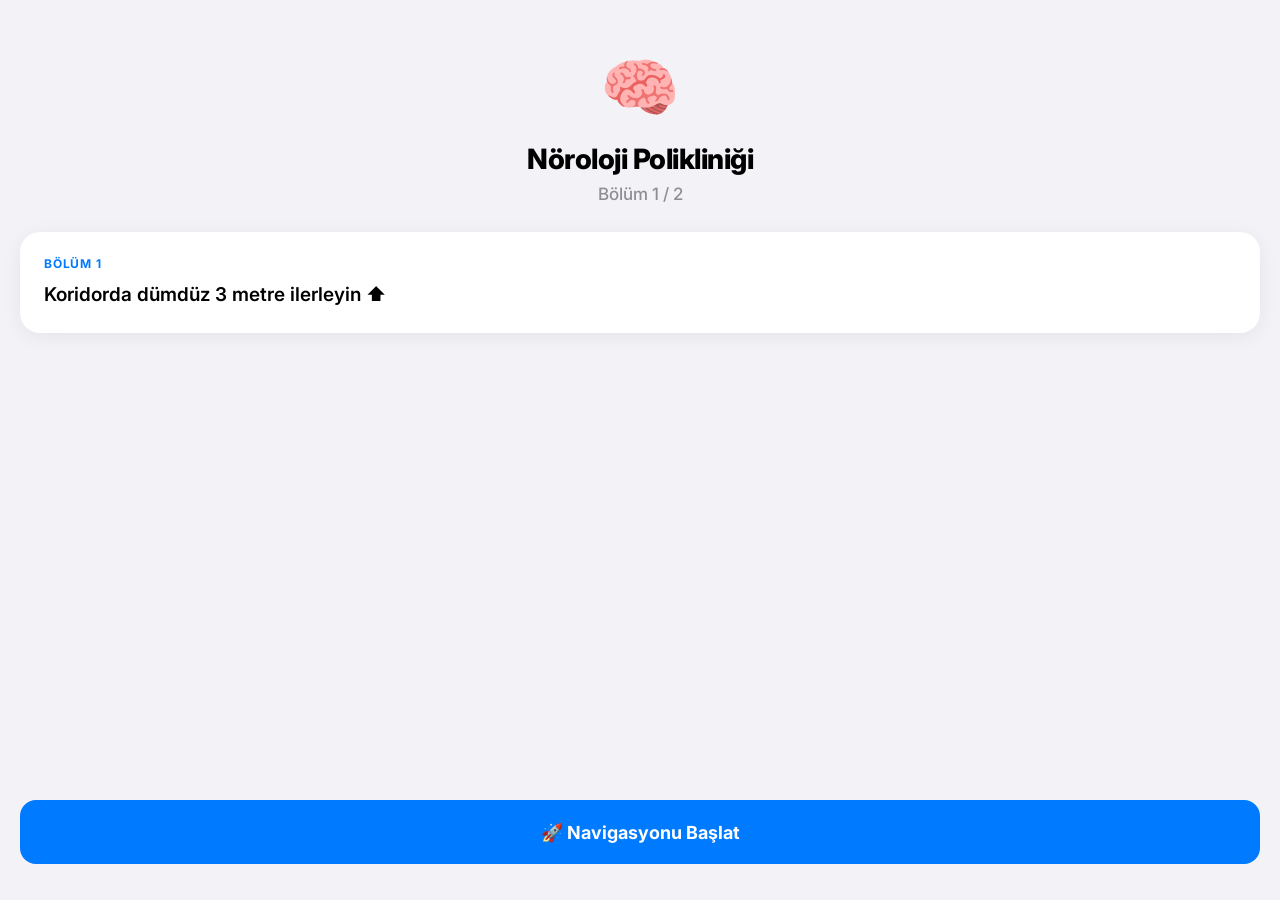
==== commit cf00dc7a: "Feat: UI/UX Reserve" ====
--- a/ar.html
+++ b/ar.html
@@ -3,8 +3,10 @@
 <head>
     <meta charset="UTF-8">
     <meta name="viewport" content="width=device-width, initial-scale=1.0, user-scalable=no, maximum-scale=1.0">
-    <title>AR Navigasyon</title>
-    
+    <title>AR Navigasyon — Tarsus Devlet Hastanesi</title>
+    <link rel="preconnect" href="https://fonts.googleapis.com">
+    <link rel="preconnect" href="https://fonts.gstatic.com" crossorigin>
+    <link href="https://fonts.googleapis.com/css2?family=Inter:wght@400;500;600;700;800;900&display=swap" rel="stylesheet">
     <script src="https://aframe.io/releases/1.4.1/aframe.min.js"></script>
     <script src="config.js"></script>
 
@@ -40,7 +42,7 @@
         * { box-sizing: border-box; margin: 0; padding: 0; }
 
         body {
-            font-family: -apple-system, BlinkMacSystemFont, "SF Pro Display", "Segoe UI", Helvetica, Arial, sans-serif;
+            font-family: 'Inter', -apple-system, BlinkMacSystemFont, "Segoe UI", Helvetica, Arial, sans-serif;
             background-color: var(--bg-body);
             color: var(--text-main);
             overflow: hidden;
@@ -171,56 +173,139 @@
             display: flex; flex-direction: column; align-items: center; justify-content: center;
             font-size: 22px; font-weight: 700; flex-shrink: 0;
             transition: transform 0.1s;
+            pointer-events: auto !important;
         }
         .btn-help:active { transform: scale(0.95); }
         .btn-help span { font-size: 9px; margin-top: 2px; font-weight: 700; letter-spacing: 0.3px; }
 
-        /* Turn Arrow */
         #turn-overlay {
-            position: absolute; top: 50%; left: 50%; transform: translate(-50%, -50%);
-            display: none; flex-direction: column; align-items: center; gap: 14px;
-        }
-        #turn-overlay.visible { display: flex; animation: turnPulse 1.2s ease-in-out infinite; }
-        .turn-icon { font-size: 96px; line-height: 1; filter: drop-shadow(0 8px 20px rgba(0,0,0,0.2)); }
-        .turn-text {
-            font-size: 22px; font-weight: 800; color: #FFF; background-color: var(--primary);
-            padding: 10px 24px; border-radius: 14px; box-shadow: 0 4px 14px rgba(0,122,255,0.4);
-            letter-spacing: 1px;
-        }
-        @keyframes turnPulse {
-            0%, 100% { opacity: 1; transform: translate(-50%, -50%) scale(1); }
-            50% { opacity: 0.65; transform: translate(-50%, -50%) scale(1.08); }
-        }
-
-        /* ══ DONE SCREEN ══ */
+            position: absolute;
+            top: 0; left: 0; right: 0;
+            height: 55vh;
+            display: none;
+            flex-direction: column;
+            align-items: center;
+            justify-content: center;
+            gap: 16px;
+            background: linear-gradient(180deg, rgba(0,0,0,0.72) 0%, transparent 100%);
+            pointer-events: none;
+        }
+        #turn-overlay.visible { display: flex; }
+
+        .turn-direction-badge {
+            font-size: 56px;
+            line-height: 1;
+            filter: drop-shadow(0 4px 12px rgba(0,0,0,0.5));
+        }
+        .turn-label-box {
+            background: #FF3B30;
+            color: #fff;
+            font-size: 32px;
+            font-weight: 900;
+            letter-spacing: 3px;
+            padding: 16px 40px;
+            border-radius: 20px;
+            box-shadow: 0 8px 24px rgba(255,59,48,0.5);
+        }
+        .turn-dist-badge {
+            background: rgba(255,255,255,0.18);
+            backdrop-filter: blur(8px);
+            color: #fff;
+            font-size: 20px;
+            font-weight: 700;
+            padding: 10px 24px;
+            border-radius: 14px;
+        }
+        @keyframes turnBounceLeft {
+            from { transform: translateX(-16px); }
+            to   { transform: translateX(4px); }
+        }
+        @keyframes turnBounceRight {
+            from { transform: translateX(16px); }
+            to   { transform: translateX(-4px); }
+        }
+
+        /* ══ DONE SCREEN — Enterprise ══ */
         #done-screen {
             position: fixed; inset: 0;
-            background-color: var(--card-bg);
+            background: #F7F8FC;
             display: none; flex-direction: column;
-            padding: 48px 20px 36px; z-index: 200; overflow-y: auto;
-        }
-        .done-icon-wrap {
-            width: 100px; height: 100px; border-radius: 50px;
-            background: linear-gradient(135deg, #E8F8EE, #D1F2DE);
-            color: var(--success);
+            padding: 0; z-index: 200; overflow-y: auto;
+        }
+        .done-header {
+            background: #FFFFFF;
+            border-bottom: 1px solid #E5E8ED;
+            padding: 20px;
+            display: flex; align-items: center; gap: 12px;
+        }
+        .done-header-badge {
+            width: 44px; height: 44px; border-radius: 12px;
+            background: linear-gradient(135deg, #E8F7EF, #C6EFDA);
             display: flex; align-items: center; justify-content: center;
-            font-size: 50px; margin: 20px auto 24px;
-            box-shadow: 0 8px 24px rgba(52,199,89,0.2);
-        }
-        .done-title { text-align: center; font-size: 30px; font-weight: 800; margin-bottom: 8px; letter-spacing: -0.5px; }
-        .done-sub { text-align: center; font-size: 17px; color: var(--text-secondary); margin-bottom: 32px; font-weight: 500; }
-        
-        .next-route-card {
-            background-color: var(--bg-body); border-radius: 20px; padding: 20px;
+            font-size: 22px; flex-shrink: 0;
+            box-shadow: 0 2px 8px rgba(24,165,88,0.2);
+        }
+        .done-header-info { flex: 1; }
+        .done-header-title {
+            font-size: 16px; font-weight: 700; color: #0F1923;
+            letter-spacing: -0.2px; margin-bottom: 2px;
+        }
+        .done-header-sub {
+            font-size: 13px; color: #6B7280; font-weight: 500;
+        }
+        .done-body { padding: 20px; flex: 1; }
+        .done-route-name {
+            font-size: 22px; font-weight: 800; color: #0F1923;
+            letter-spacing: -0.4px; margin-bottom: 6px;
+        }
+        .done-route-loc {
+            font-size: 14px; color: #6B7280; font-weight: 500;
             margin-bottom: 24px;
         }
-        .nrc-label { font-size: 12px; font-weight: 700; color: var(--primary); text-transform: uppercase; margin-bottom: 12px; letter-spacing: 0.5px; }
-        .nrc-body { display: flex; align-items: center; gap: 16px; }
-        .nrc-icon { font-size: 32px; background-color: var(--card-bg); width: 56px; height: 56px; border-radius: 14px; display: flex; align-items: center; justify-content: center; }
-        .nrc-info { flex: 1; }
-        .nrc-name { font-size: 18px; font-weight: 700; margin-bottom: 4px; }
-        .nrc-desc { font-size: 14px; color: var(--text-secondary); }
-        .done-actions { margin-top: auto; display: flex; flex-direction: column; gap: 12px; }
+        .done-stats-grid {
+            display: grid; grid-template-columns: 1fr 1fr;
+            gap: 12px; margin-bottom: 20px;
+        }
+        .done-stat-box {
+            background: #FFFFFF;
+            border-radius: 16px;
+            padding: 18px;
+            text-align: center;
+            border: 1.5px solid #E5E8ED;
+            box-shadow: 0 1px 3px rgba(0,0,0,0.05);
+        }
+        .done-stat-val {
+            font-size: 26px; font-weight: 800;
+            color: #18A558;
+            letter-spacing: -0.5px;
+            margin-bottom: 4px;
+        }
+        .done-stat-label {
+            font-size: 12px; color: #6B7280; font-weight: 600;
+        }
+        .done-info-card {
+            background: #FFFFFF;
+            border-radius: 16px;
+            padding: 18px;
+            border: 1.5px solid #E5E8ED;
+            box-shadow: 0 1px 3px rgba(0,0,0,0.05);
+            margin-bottom: 20px;
+        }
+        .done-info-label {
+            font-size: 11px; font-weight: 700; color: #1A6FD4;
+            text-transform: uppercase; letter-spacing: 0.7px;
+            margin-bottom: 8px;
+        }
+        .done-info-text {
+            font-size: 14px; color: #0F1923; font-weight: 500; line-height: 1.6;
+        }
+        .done-actions {
+            padding: 14px 20px 32px;
+            background: rgba(255,255,255,0.96);
+            backdrop-filter: blur(16px);
+            border-top: 1px solid #E5E8ED;
+            display: flex; flex-direction: column; gap: 10px;
+        }
 
         /* ══ SOS MODAL ══
            FIX: z-index 9999 → her zaman fullscreen-card'ların (z:200) üstünde
@@ -230,9 +315,11 @@
             background: rgba(0,0,0,0.55);
             display: none; align-items: center; justify-content: center;
             padding: 24px;
-            z-index: 9999;                /* ← FIX: en üstte */
+            z-index: 9999;
             backdrop-filter: blur(6px); -webkit-backdrop-filter: blur(6px);
-            pointer-events: auto;         /* ← FIX: tıklama her zaman aktif */
+            pointer-events: auto;
+            isolation: isolate;
+            will-change: transform;
         }
         #sos-modal.show { display: flex; }          /* ← FIX: opacity animasyonu yerine basit display toggle */
         .sos-card {
@@ -297,42 +384,41 @@
 
     <!-- ══ TAMAMLANDI EKRANI ══ -->
     <div id="done-screen">
-        <div class="done-icon-wrap">✓</div>
-        <div class="done-title">Hedefe Ulaştınız! 🎉</div>
-        <div class="done-sub" id="done-sub-text">Rota tamamlandı.</div>
-        
-        <div class="next-route-card" id="next-route-card" style="display:none">
-            <div class="nrc-label">🔓 Sıradaki Rota Açıldı</div>
-            <div class="nrc-body">
-                <div class="nrc-icon" id="nr-icon"></div>
-                <div class="nrc-info">
-                    <div class="nrc-name" id="nr-name"></div>
-                    <div class="nrc-desc" id="nr-desc"></div>
+        <div class="done-header">
+            <div class="done-header-badge">✓</div>
+            <div class="done-header-info">
+                <div class="done-header-title">Hedefinize Ulaştınız</div>
+                <div class="done-header-sub" id="done-header-sub">Navigasyon tamamlandı</div>
+            </div>
+        </div>
+
+        <div class="done-body">
+            <div class="done-route-name" id="done-route-name">—</div>
+            <div class="done-route-loc" id="done-route-loc">—</div>
+
+            <div class="done-stats-grid">
+                <div class="done-stat-box">
+                    <div class="done-stat-val" id="done-stat-dist">—</div>
+                    <div class="done-stat-label">Kat Edilen Mesafe</div>
+                </div>
+                <div class="done-stat-box">
+                    <div class="done-stat-val" id="done-stat-time">—</div>
+                    <div class="done-stat-label">Geçen Süre</div>
                 </div>
             </div>
+
+            <div class="done-info-card" id="done-info-card" style="display:none">
+                <div class="done-info-label">Varış Bilgisi</div>
+                <div class="done-info-text" id="done-info-text"></div>
+            </div>
         </div>
 
         <div class="done-actions">
-            <button class="btn-large btn-primary" id="btn-next-route" onclick="goNextRoute()">Sıradaki Rotaya Git →</button>
-            <button class="btn-large btn-secondary" onclick="goHome()">Rota Listesine Dön</button>
+            <button class="btn-large btn-primary" onclick="goHome()">Ana Menüye Dön</button>
         </div>
     </div>
 
-    <!-- ══ SOS MODAL ══ -->
-    <div id="sos-modal">
-        <div class="sos-card">
-            <span class="sos-icon">🚨</span>
-            <div class="sos-title">Yardım Çağrısı</div>
-            <div class="sos-desc">Konumunuz acil müdahale için danışmaya gönderilecek. Emin misiniz?</div>
-            <div class="sos-actions" id="sos-action-btns">
-                <button class="btn-large" style="background-color: var(--danger); color: #FFF; min-height:56px;" onclick="sendSOS()">🆘 Evet, Yardım İste</button>
-                <button class="btn-large btn-secondary" style="min-height:52px;" onclick="closeSOS()">İptal</button>
-            </div>
-            <div class="sos-actions" id="sos-success-state" style="display:none;">
-                <div style="font-size: 17px; font-weight: 700; color: var(--success); padding: 16px 0;">✅ Konumunuz danışmaya iletildi.</div>
-            </div>
-        </div>
-    </div>
+
 
     <!-- ══ A-FRAME ══ -->
     <a-scene xr-mode-ui="enabled: false"
@@ -360,8 +446,9 @@
         </div>
 
         <div id="turn-overlay">
-            <div class="turn-icon" id="turn-arrow-icon">⬅️</div>
-            <div class="turn-text" id="turn-arrow-text">SOLA DÖN</div>
+            <div class="turn-direction-badge" id="turn-arrow-icon">⬅️</div>
+            <div class="turn-label-box" id="turn-arrow-text">SOLA DÖN</div>
+            <div class="turn-dist-badge" id="turn-dist-text"></div>
         </div>
 
         <div id="bottom-panel" class="interactive">
@@ -380,7 +467,7 @@
             
             <div class="bp-actions">
                 <!-- FIX: SOS butonu her zaman tıklanabilir (pointer-events: auto) -->
-                <button class="btn-help interactive" onclick="openSOS()">
+                <button class="btn-help interactive" onclick="openSOS(event)">
                     🆘<span>YARDIM</span>
                 </button>
                 <button class="btn-large btn-success interactive" style="flex:1" id="arrived-btn" onclick="onArrived()">✅ Ulaştım</button>
@@ -421,11 +508,8 @@
     let totalRouteDist = 0;
     legs.forEach(l => { if (l.path) totalRouteDist += l.path.length; });
 
-    /* Sıradaki rota */
-    const allActiveRoutes   = NAV_ROUTES.filter(r => r.isAvailable).sort((a,b) => a.order - b.order);
-    const currentRouteIdx   = allActiveRoutes.findIndex(r => r.id === route.id);
-    const nextRoute         = (currentRouteIdx >= 0 && currentRouteIdx < allActiveRoutes.length - 1)
-                              ? allActiveRoutes[currentRouteIdx + 1] : null;
+
+
 
     /* ══════════════════════════════════════
        EKRAN DOLDURMA
@@ -584,20 +668,16 @@
                 shaft.setAttribute('color', '#007AFF');
                 shaft.setAttribute('opacity', '0.88');
                 shaft.setAttribute('position', `${px} 0.04 ${pz}`);
-                shaft.setAttribute('rotation', `0 ${angleDeg} 0`);
+                shaft.setAttribute('rotation', `90 ${angleDeg} 0`);
                 shaft.setAttribute('material', 'color: #007AFF; transparent: true; opacity: 0.88; roughness: 0.3; metalness: 0.1');
 
-                /* ── Ok başı (koni) ── */
                 const head = document.createElement('a-cone');
                 head.setAttribute('radius-bottom', '0.14');
                 head.setAttribute('radius-top', '0');
                 head.setAttribute('height', '0.22');
                 head.setAttribute('color', '#007AFF');
-                /* Konik ucu ileri yöne çevir: silindir Y-ekseni üzerinde,
-                   koni varsayılan ucu yukarı baktığı için X=90° döndürüp Y=angleDeg yap */
-                head.setAttribute('rotation', `${90} ${angleDeg} 0`);
-
-                /* Koninin merkezi: shaft'ın önünde */
+                head.setAttribute('rotation', `90 ${angleDeg} 0`);
+
                 const hx = px + Math.sin(angleRad) * 0.28;
                 const hz = pz + Math.cos(angleRad) * 0.28;
                 head.setAttribute('position', `${hx} 0.04 ${hz}`);
@@ -633,14 +713,38 @@
        Çözüm: "Ulaştım" butonu zaten mevcut; otomatik tespit için
               eşiği 1.5m'ye çıkar ve grace period'u her bacak değişiminde sıfırla.
     ══════════════════════════════════════ */
+    function getProgressOnPath(camPos, pathPoints) {
+        let closestDist = Infinity;
+        let coveredUpToClosest = 0;
+        let runningLen = 0;
+
+        for (let i = 1; i < pathPoints.length; i++) {
+            const a = pathPoints[i - 1];
+            const b = pathPoints[i];
+            const segLen = Math.hypot(b.x - a.x, b.z - a.z);
+
+            const t = Math.max(0, Math.min(1,
+                ((camPos.x - a.x) * (b.x - a.x) + (camPos.z - a.z) * (b.z - a.z))
+                / (segLen * segLen + 1e-10)
+            ));
+            const nx = a.x + t * (b.x - a.x);
+            const nz = a.z + t * (b.z - a.z);
+            const d = Math.hypot(camPos.x - nx, camPos.z - nz);
+
+            if (d < closestDist) {
+                closestDist = d;
+                coveredUpToClosest = runningLen + t * segLen;
+            }
+            runningLen += segLen;
+        }
+        return coveredUpToClosest;
+    }
+
     function tick() {
         if (!arActive) return;
 
-        const cam       = camEl.object3D;
-        const children  = arrowsEl.children;
-
-        /* Son oku bul (ring + shaft + head üçlü → head en sonda) */
-        /* Sadece a-cone ve a-cylinder'ları say */
+        const cam = camEl.object3D;
+
         const arElements = Array.from(arrowsEl.children);
         const headElements = arElements.filter(el => el.tagName && el.tagName.toLowerCase() === 'a-cone');
         const lastHead = headElements[headElements.length - 1];
@@ -656,37 +760,36 @@
 
         const dist = Math.hypot(camPos.x - targetPos.x, camPos.z - targetPos.z);
 
-        /* Grace period: her bacak başladığında 2 saniye yoksay */
         const isGracePeriod = arStartTime ? (Date.now() - arStartTime) < 2000 : true;
 
-        /* Kalan mesafe gösterimi */
         let coveredDist = 0;
         for (let i = 0; i < legIdx; i++) { if (legs[i].path) coveredDist += legs[i].path.length; }
         const currentLeg = legs[legIdx];
         if (currentLeg && currentLeg.path) {
-            coveredDist += Math.max(0, currentLeg.path.length - dist);
+            const pathPoints = currentLeg.path.map(p => parsePos(p));
+            const progressOnCurrentLeg = getProgressOnPath(camPos, pathPoints);
+            coveredDist += progressOnCurrentLeg;
         }
         const remainMeters = Math.max(0, totalRouteDist - coveredDist);
-        document.getElementById('ms-dist').textContent = remainMeters < 1 ? '<1m' : Math.round(remainMeters) + 'm';
-        
+        const remainText = remainMeters < 1 ? '<1m' : Math.round(remainMeters) + 'm';
+        document.getElementById('ms-dist').textContent = remainText;
+        document.getElementById('nc-label').textContent = `${Math.round(remainMeters)}m kaldı`;
+
         const estSec = Math.ceil(remainMeters * 1.5);
         document.getElementById('ms-time').textContent = estSec >= 60
             ? Math.ceil(estSec / 60) + 'dk'
             : estSec + 'sn';
 
-        /* Dönüş uyarısı */
         const nextLeg = legs[legIdx + 1];
         if (nextLeg && dist <= 2.0 && dist > 0.4) {
             const instr = (nextLeg.instruction || nextLeg.title || '').toLowerCase();
-            if (instr.includes('sola'))      showTurnArrow('⬅️', 'SOLA DÖN');
-            else if (instr.includes('sağa')) showTurnArrow('➡️', 'SAĞA DÖN');
+            if (instr.includes('sola'))      showTurnArrow('⬅️', 'SOLA DÖN', dist);
+            else if (instr.includes('sağa')) showTurnArrow('➡️', 'SAĞA DÖN', dist);
             else hideTurnArrow();
         } else {
             hideTurnArrow();
         }
 
-        /* FIX: Otomatik varış eşiği 1.5m (önceden 0.5m → çok dar)
-           Son bacakta ve grace period bittiyse tamamla */
         if (dist < 1.5 && !isGracePeriod && legIdx === legs.length - 1) {
             cancelAnimationFrame(tickRafId);
             sceneEl.exitVR();
@@ -697,9 +800,16 @@
         tickRafId = requestAnimationFrame(tick);
     }
 
-    function showTurnArrow(icon, text) {
-        document.getElementById('turn-arrow-icon').textContent = icon;
+    function showTurnArrow(icon, text, distM) {
+        const el = document.getElementById('turn-arrow-icon');
+        el.textContent = icon;
+        el.style.animationName = icon.includes('⬅') ? 'turnBounceLeft' : 'turnBounceRight';
+        el.style.animationDuration = '0.6s';
+        el.style.animationTimingFunction = 'ease-in-out';
+        el.style.animationIterationCount = 'infinite';
+        el.style.animationDirection = 'alternate';
         document.getElementById('turn-arrow-text').textContent = text;
+        document.getElementById('turn-dist-text').textContent = distM ? `${Math.round(distM)}m sonra` : '';
         turnOverlay.classList.add('visible');
     }
     function hideTurnArrow() { turnOverlay.classList.remove('visible'); }
@@ -753,23 +863,38 @@
     };
 
     function showDone() {
-        document.getElementById('done-sub-text').innerHTML = `<b>${route.name}</b> başarıyla tamamlandı.`;
-        
-        if (nextRoute) {
-            document.getElementById('next-route-card').style.display = 'block';
-            document.getElementById('nr-icon').textContent = nextRoute.icon;
-            document.getElementById('nr-name').textContent = nextRoute.name;
-            document.getElementById('nr-desc').textContent = nextRoute.desc;
+        /* Rota adı ve konum */
+        document.getElementById('done-route-name').textContent = route.name;
+        document.getElementById('done-route-loc').textContent  = route.desc || '';
+        document.getElementById('done-header-sub').textContent = route.block
+            ? `${route.block}${route.floor ? ', ' + route.floor : ''}`
+            : 'Navigasyon tamamlandı';
+
+        /* İstatistikler */
+        let totalDist = 0;
+        legs.forEach(l => { if (l.path) totalDist += l.path.length; });
+        document.getElementById('done-stat-dist').textContent = totalDist + 'm';
+
+        if (arStartTime) {
+            const elapsed = Math.round((Date.now() - arStartTime) / 1000);
+            document.getElementById('done-stat-time').textContent =
+                elapsed >= 60 ? Math.ceil(elapsed / 60) + ' dk' : elapsed + ' sn';
         } else {
-            document.getElementById('btn-next-route').style.display = 'none';
+            document.getElementById('done-stat-time').textContent = '—';
+        }
+
+        /* Varış bilgisi (eğer varsa) */
+        if (route.detail) {
+            const lines = route.detail.split('.').filter(s => s.trim().length > 0);
+            if (lines.length > 0) {
+                document.getElementById('done-info-card').style.display = 'block';
+                /* İlk iki cümleyi göster */
+                document.getElementById('done-info-text').textContent = lines.slice(0, 2).join('. ').trim() + '.';
+            }
         }
 
         doneScreen.style.display = 'flex';
     }
-
-    window.goNextRoute = function () {
-        window.location.href = `index.html?done=${route.id}&autoStartNext=true`;
-    };
 
     window.goHome = function () {
         window.location.href = `index.html?done=${route.id}`;
@@ -779,7 +904,8 @@
        FIX 2: SOS — display: flex basit toggle (önceden opacity/transform ile başlayıp
        display:none bırakılıyordu → rota seçim ekranında görünüyordu)
     ══════════════════════════════════════ */
-    window.openSOS = function () {
+    window.openSOS = function (e) {
+        if (e) e.stopPropagation();
         const modal = document.getElementById('sos-modal');
         document.getElementById('sos-action-btns').style.display  = 'flex';
         document.getElementById('sos-success-state').style.display = 'none';
@@ -803,5 +929,20 @@
     };
 
     </script>
+
+    <div id="sos-modal">
+        <div class="sos-card">
+            <span class="sos-icon">🚨</span>
+            <div class="sos-title">Yardım Çağrısı</div>
+            <div class="sos-desc">Konumunuz acil müdahale için danışmaya gönderilecek. Emin misiniz?</div>
+            <div class="sos-actions" id="sos-action-btns">
+                <button class="btn-large" style="background-color: var(--danger); color: #FFF; min-height:56px;" onclick="sendSOS()">🆘 Evet, Yardım İste</button>
+                <button class="btn-large btn-secondary" style="min-height:52px;" onclick="closeSOS()">İptal</button>
+            </div>
+            <div class="sos-actions" id="sos-success-state" style="display:none;">
+                <div style="font-size: 17px; font-weight: 700; color: var(--success); padding: 16px 0;">✅ Konumunuz danışmaya iletildi.</div>
+            </div>
+        </div>
+    </div>
 </body>
 </html>
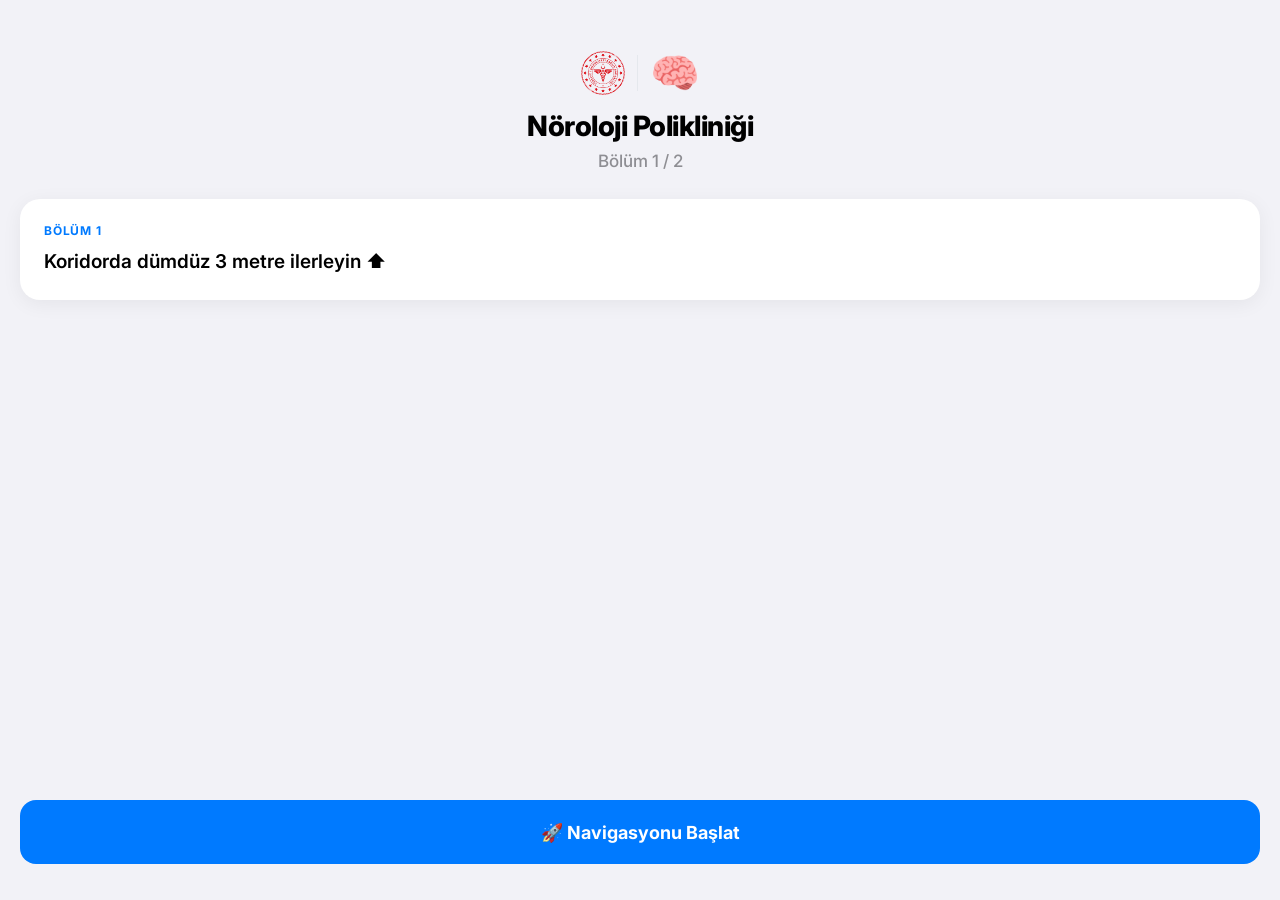
==== commit 7b1c3347: "Feat: Mininumum tıklama için UI düzenlendi." ====
--- a/ar.html
+++ b/ar.html
@@ -347,7 +347,13 @@
     <!-- ══ BAŞLANGIÇ EKRANI ══ -->
     <div id="start-screen" class="fullscreen-card">
         <div class="fc-header">
-            <div class="fc-icon" id="ss-icon">📍</div>
+            <!-- Logo + rota ikonu birlikte -->
+            <div style="display:flex;align-items:center;justify-content:center;gap:12px;margin-bottom:12px;">
+                <img src="Assets/logo.png" alt="T.C. Sağlık Bakanlığı"
+                     style="width:44px;height:44px;object-fit:contain;flex-shrink:0;">
+                <div style="width:1px;height:36px;background:#E5E8ED;"></div>
+                <div class="fc-icon" id="ss-icon" style="margin:0;font-size:40px;">📍</div>
+            </div>
             <div class="fc-title" id="ss-title">Yükleniyor...</div>
             <div class="fc-sub" id="ss-sub"></div>
         </div>
@@ -362,18 +368,19 @@
         </div>
     </div>
 
-    <!-- ══ BİLGİ EKRANI (Asansör / Ara Adım) ══
-         FIX: içerik artık leg.lines array'inden besleniyor, leg.instruction değil
-    ══ -->
+    <!-- ══ BİLGİ EKRANI (Asansör / Ara Adım) ══ -->
     <div id="info-screen" class="fullscreen-card" style="display:none;">
         <div class="fc-header">
-            <div class="fc-icon" id="is-icon">🛗</div>
+            <div style="display:flex;align-items:center;justify-content:center;gap:12px;margin-bottom:12px;">
+                <img src="Assets/logo.png" alt="" style="width:36px;height:36px;object-fit:contain;">
+                <div style="width:1px;height:30px;background:#E5E8ED;"></div>
+                <div class="fc-icon" id="is-icon" style="margin:0;font-size:40px;">🛗</div>
+            </div>
             <div class="fc-title" id="is-title">Bilgi</div>
         </div>
         
         <div class="info-card">
             <div class="ic-label">Yapmanız Gerekenler</div>
-            <!-- FIX: ol yerine ul.info-lines, her satır .info-line-item olarak render edilecek -->
             <ul class="info-lines" id="is-lines"></ul>
         </div>
         
